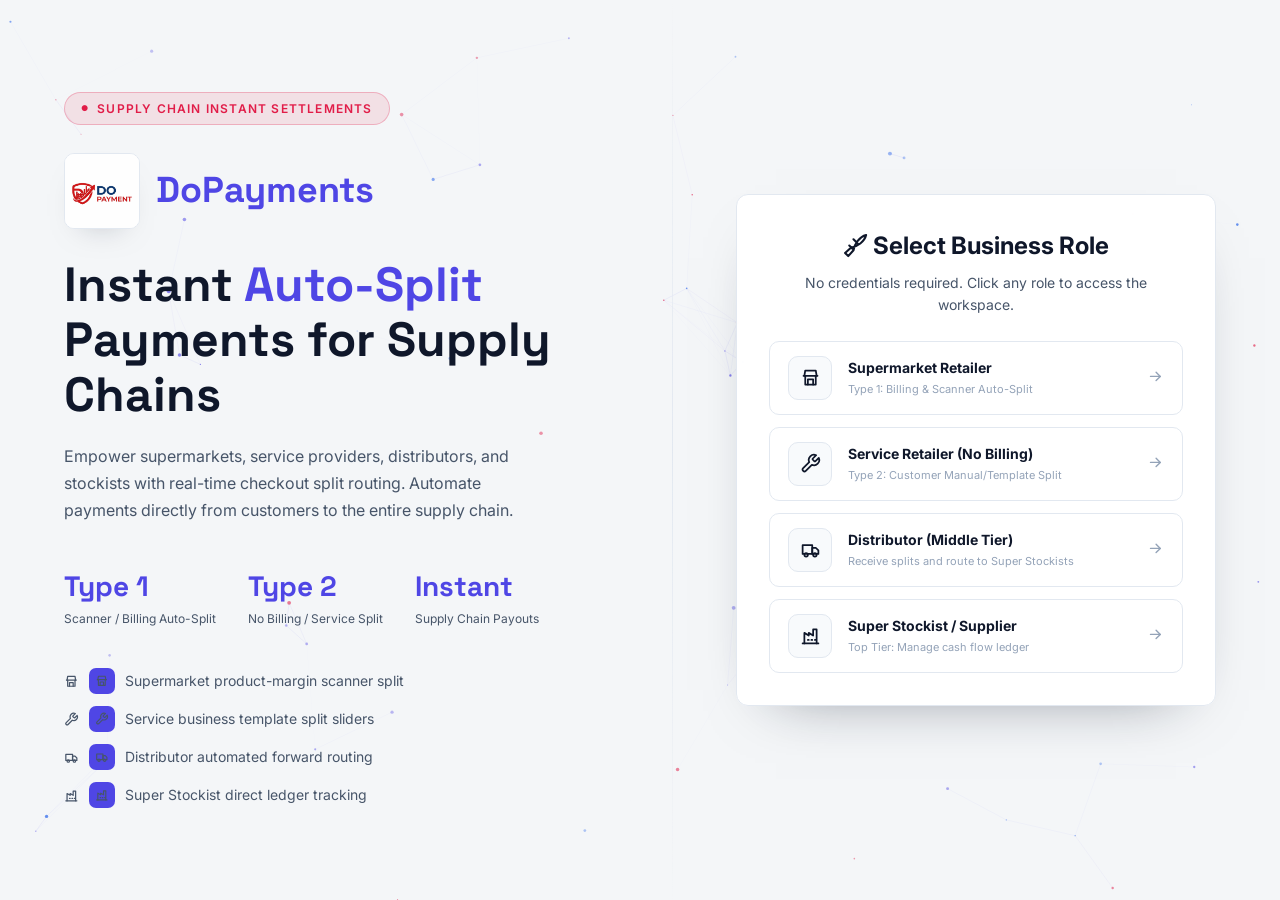
==== index.html @ 809ec66f "DoPayments MVP - ready for cloud deployment" ====
<!DOCTYPE html>
<html lang="en">
<head>
  <meta charset="UTF-8" />
  <meta name="viewport" content="width=device-width, initial-scale=1.0" />
  <title>DoPayments — Smart Business Intelligence Platform</title>
  <meta name="description" content="Intelligent Business Management System for Retailers, Distributors and Manufacturers. Stock, Sales, Credit, and Financial Planning in one platform." />
  <link rel="stylesheet" href="assets/css/global.css" />
  <style>
    body { background: var(--bg); overflow-x: hidden; }

    /* Particles canvas */
    #particles { position: fixed; inset: 0; z-index: 0; pointer-events: none; }

    /* Hero layout */
    .hero {
      min-height: 100vh; display: grid;
      grid-template-columns: minmax(0, 1.05fr) minmax(360px, 0.95fr); position: relative; z-index: 1;
    }

    /* Left brand panel */
    .hero-brand {
      display: flex; flex-direction: column; justify-content: center;
      padding: 60px 64px; position: relative;
    }
    .brand-badge {
      display: inline-flex; align-items: center; gap: 8px;
      padding: 6px 16px; border-radius: 20px;
      background: rgba(225,29,72,0.1); border: 1px solid rgba(225,29,72,0.25);
      font-size: 12px; font-weight: 600; color: var(--primary);
      text-transform: uppercase; letter-spacing: 0.1em;
      margin-bottom: 28px; width: fit-content;
    }
    .brand-badge::before { content: '●'; font-size: 8px; animation: pulse 2s infinite; }

    .hero-logo {
      display: flex; align-items: center; gap: 16px; margin-bottom: 28px;
    }
    .hero-logo-mark {
      width: 76px; height: 76px; border-radius: 10px;
      background: var(--white);
      display: flex; align-items: center; justify-content: center;
      font-family: 'Space Grotesk', sans-serif; font-weight: 800;
      font-size: 22px; color: white; box-shadow: 0 14px 34px -24px rgba(15,23,42,0.5);
      border: 1px solid var(--border);
      overflow: hidden;
    }
    .hero-logo-mark img { width: 100%; height: 100%; object-fit: contain; display: block; }
    .hero-logo-text {
      font-family: 'Space Grotesk', sans-serif; font-size: 36px; font-weight: 800;
      color: var(--secondary);
    }

    .hero-h1 {
      font-size: 48px; font-weight: 700; line-height: 1.15;
      color: var(--text); margin-bottom: 20px;
    }
    .hero-h1 .highlight {
      color: var(--secondary);
    }
    .hero-desc {
      font-size: 16px; color: var(--text-muted); line-height: 1.7;
      max-width: 480px; margin-bottom: 40px;
    }

    .hero-stats {
      display: flex; gap: 32px; margin-bottom: 40px;
    }
    .stat-item { display: flex; flex-direction: column; }
    .stat-num {
      font-family: 'Space Grotesk', sans-serif; font-size: 28px; font-weight: 700;
      color: var(--secondary);
    }
    .stat-lbl { font-size: 12px; color: var(--text-muted); }

    .hero-features { display: flex; flex-direction: column; gap: 12px; }
    .feature-item {
      display: flex; align-items: center; gap: 10px;
      font-size: 14px; color: var(--text-muted);
    }
    .feature-item .fi-icon {
      width: 26px; height: 26px; border-radius: 7px;
      background: var(--gradient-brand); display: flex; align-items: center;
      justify-content: center; font-size: 13px; flex-shrink: 0;
    }

    /* Right login panel */
    .hero-login {
      display: flex; align-items: center; justify-content: center;
      padding: 40px; position: relative;
    }
    .hero-login::before {
      content: ''; position: absolute; top: 0; left: 0; bottom: 0;
      width: 1px; background: linear-gradient(to bottom, transparent, var(--border), transparent);
    }

    .login-card {
      width: 100%; max-width: 480px;
      background: rgba(255,255,255,0.98);
      border: 1px solid var(--border);
      border-radius: 12px; padding: 32px;
      box-shadow: 0 24px 60px -40px rgba(15,23,42,0.55);
    }
    .login-header { text-align: center; margin-bottom: 24px; }
    .login-title { font-size: 24px; font-weight: 700; color: var(--text); margin-bottom: 6px; }
    .login-sub { font-size: 14px; color: var(--text-muted); }

    .role-cards {
      display: flex; flex-direction: column; gap: 12px;
    }
    .role-card-item {
      display: flex; align-items: center; gap: 16px; padding: 14px 18px;
      border: 1px solid var(--border); border-radius: 10px;
      background: var(--bg-card); cursor: pointer;
      transition: var(--transition); position: relative;
    }
    .role-card-item:hover {
      transform: translateY(-2px); border-color: var(--secondary);
      box-shadow: var(--shadow-glow); background: rgba(79, 70, 229, 0.02);
    }
    .role-card-icon {
      width: 44px; height: 44px; border-radius: 10px;
      display: flex; align-items: center; justify-content: center;
      font-size: 20px; background: var(--bg-card2);
      border: 1px solid var(--border); transition: var(--transition);
    }
    .role-card-item:hover .role-card-icon {
      background: var(--secondary); color: white; border-color: var(--secondary);
    }
    .role-card-info {
      flex: 1; text-align: left;
    }
    .role-card-title {
      font-size: 14px; font-weight: 700; color: var(--text);
    }
    .role-card-desc {
      font-size: 11px; color: var(--text-dim); margin-top: 2px;
    }
    .role-card-arrow {
      font-size: 16px; color: var(--text-dim); transition: var(--transition);
    }
    .role-card-item:hover .role-card-arrow {
      color: var(--secondary); transform: translateX(3px);
    }

    @media (max-width: 920px) {
      .hero { grid-template-columns: 1fr; min-height: auto; }
      .hero-brand { padding: 42px 22px 24px; }
      .hero-login { padding: 24px 22px 42px; }
      .hero-login::before { display: none; }
      .hero-h1 { font-size: 34px; }
      .hero-stats { gap: 18px; flex-wrap: wrap; }
      .login-card { max-width: 520px; padding: 24px; }
    }

    @media (max-width: 520px) {
      .hero-logo-text { font-size: 28px; }
      .hero-h1 { font-size: 30px; }
      .login-card { padding: 20px; }
    }
  </style>
</head>
<body>
<canvas id="particles"></canvas>

<div class="hero">
  <!-- Left Brand Panel -->
  <div class="hero-brand">
    <div class="brand-badge">Supply Chain Instant Settlements</div>

    <div class="hero-logo">
      <div class="hero-logo-mark"><img src="assets/logo.jpeg" alt="Do Payment logo" /></div>
      <div class="hero-logo-text">DoPayments</div>
    </div>

    <h1 class="hero-h1">
      Instant <span class="highlight">Auto-Split</span> Payments for Supply Chains
    </h1>
    <p class="hero-desc">
      Empower supermarkets, service providers, distributors, and stockists with real-time checkout split routing. Automate payments directly from customers to the entire supply chain.
    </p>

    <div class="hero-stats">
      <div class="stat-item">
        <span class="stat-num">Type 1</span>
        <span class="stat-lbl">Scanner / Billing Auto-Split</span>
      </div>
      <div class="stat-item">
        <span class="stat-num">Type 2</span>
        <span class="stat-lbl">No Billing / Service Split</span>
      </div>
      <div class="stat-item">
        <span class="stat-num">Instant</span>
        <span class="stat-lbl">Supply Chain Payouts</span>
      </div>
    </div>

    <div class="hero-features">
      <div class="feature-item"><div class="fi-icon">🏪</div> Supermarket product-margin scanner split</div>
      <div class="feature-item"><div class="fi-icon">🛠️</div> Service business template split sliders</div>
      <div class="feature-item"><div class="fi-icon">🚚</div> Distributor automated forward routing</div>
      <div class="feature-item"><div class="fi-icon">🏭</div> Super Stockist direct ledger tracking</div>
    </div>
  </div>

  <!-- Right Login Panel -->
  <div class="hero-login">
    <div class="login-card fade-in">
      <div class="login-header">
        <div class="login-title">Select Business Role 🚀</div>
        <div class="login-sub">No credentials required. Click any role to access the workspace.</div>
      </div>

      <div class="role-cards">
        <div class="role-card-item" data-role="retailer_supermarket" onclick="loginAs('retailer_supermarket')">
          <div class="role-card-icon">🏪</div>
          <div class="role-card-info">
            <div class="role-card-title">Supermarket Retailer</div>
            <div class="role-card-desc">Type 1: Billing & Scanner Auto-Split</div>
          </div>
          <div class="role-card-arrow">→</div>
        </div>

        <div class="role-card-item" data-role="retailer_service" onclick="loginAs('retailer_service')">
          <div class="role-card-icon">🛠️</div>
          <div class="role-card-info">
            <div class="role-card-title">Service Retailer (No Billing)</div>
            <div class="role-card-desc">Type 2: Customer Manual/Template Split</div>
          </div>
          <div class="role-card-arrow">→</div>
        </div>

        <div class="role-card-item" data-role="distributor" onclick="loginAs('distributor')">
          <div class="role-card-icon">🚚</div>
          <div class="role-card-info">
            <div class="role-card-title">Distributor (Middle Tier)</div>
            <div class="role-card-desc">Receive splits and route to Super Stockists</div>
          </div>
          <div class="role-card-arrow">→</div>
        </div>

        <div class="role-card-item" data-role="super_stockist" onclick="loginAs('super_stockist')">
          <div class="role-card-icon">🏭</div>
          <div class="role-card-info">
            <div class="role-card-title">Super Stockist / Supplier</div>
            <div class="role-card-desc">Top Tier: Manage cash flow ledger</div>
          </div>
          <div class="role-card-arrow">→</div>
        </div>
      </div>
    </div>
  </div>
</div>

<script>
  // Particle system
  const canvas = document.getElementById('particles');
  const ctx = canvas.getContext('2d');
  let W = canvas.width = window.innerWidth;
  let H = canvas.height = window.innerHeight;
  window.addEventListener('resize', () => { W = canvas.width = window.innerWidth; H = canvas.height = window.innerHeight; });

  const COLORS = ['#E11D48', '#4F46E5', '#2563EB'];
  const particles = Array.from({ length: 60 }, () => ({
    x: Math.random() * W, y: Math.random() * H,
    r: Math.random() * 1.5 + 0.5,
    vx: (Math.random() - 0.5) * 0.3, vy: (Math.random() - 0.5) * 0.3,
    color: COLORS[Math.floor(Math.random() * COLORS.length)],
    alpha: Math.random() * 0.4 + 0.3
  }));

  function drawParticles() {
    ctx.clearRect(0, 0, W, H);
    particles.forEach(p => {
      p.x += p.vx; p.y += p.vy;
      if (p.x < 0) p.x = W; if (p.x > W) p.x = 0;
      if (p.y < 0) p.y = H; if (p.y > H) p.y = 0;
      ctx.beginPath(); ctx.arc(p.x, p.y, p.r, 0, Math.PI * 2);
      ctx.fillStyle = p.color + Math.round(p.alpha * 255).toString(16).padStart(2,'0');
      ctx.fill();
    });
    for (let i = 0; i < particles.length; i++) {
      for (let j = i + 1; j < particles.length; j++) {
        const dx = particles[i].x - particles[j].x;
        const dy = particles[i].y - particles[j].y;
        const dist = Math.sqrt(dx*dx + dy*dy);
        if (dist < 120) {
          ctx.beginPath();
          ctx.strokeStyle = `rgba(79,70,229,${0.15 * (1 - dist/120)})`;
          ctx.lineWidth = 0.5;
          ctx.moveTo(particles[i].x, particles[i].y);
          ctx.lineTo(particles[j].x, particles[j].y);
          ctx.stroke();
        }
      }
    }
    requestAnimationFrame(drawParticles);
  }
  drawParticles();

  function loginAs(role) {
    const roles = {
      retailer_supermarket: { id: 1, name: 'Supermarket Retailer', role: 'retailer_supermarket', email: 'supermarket@dopayments.com' },
      retailer_service: { id: 2, name: 'Service Retailer', role: 'retailer_service', email: 'service@dopayments.com' },
      distributor: { id: 3, name: 'Distributor', role: 'distributor', email: 'distributor@dopayments.com' },
      super_stockist: { id: 4, name: 'Super Stockist', role: 'super_stockist', email: 'stockist@dopayments.com' }
    };
    
    const user = roles[role];
    if (user) {
      localStorage.setItem('dp_user', JSON.stringify(user));
      window.initializeSharedState();
      
      const card = document.querySelector(`[data-role="${role}"]`);
      if (card) {
        card.style.background = 'rgba(79, 70, 229, 0.08)';
        card.style.borderColor = 'var(--secondary)';
        const arrow = card.querySelector('.role-card-arrow');
        if (arrow) arrow.innerHTML = '✨';
      }
      
      setTimeout(() => {
        window.location.href = 'dashboard.html';
      }, 400);
    }
  }
</script>
<script src="assets/js/app-shell.js"></script>
<script src="assets/js/pro-icons.js"></script>
</body>
</html>
---- assets/css/global.css ----
@import url('https://fonts.googleapis.com/css2?family=Space+Grotesk:wght@300;400;500;600;700&family=Inter:wght@300;400;500;600&display=swap');

:root {
  /* Distinct, separate color palette */
  --primary: #E11D48; /* Red */
  --primary-glow: rgba(225, 29, 72, 0.2);
  --secondary: #4F46E5; /* Violet/Blue mixed (Indigo) */
  --secondary-glow: rgba(79, 70, 229, 0.2);
  --accent: #2563EB; /* Blue */
  --accent-glow: rgba(37, 99, 235, 0.2);
  
  --gold: #F59E0B;
  --teal: #0D9488;
  
  /* Crisp White/Light theme */
  --bg: #F4F6F8;
  --bg-card: #FFFFFF;
  --bg-card2: #F8FAFC;
  
  --border: #E2E8F0;
  --border-active: #CBD5E1;
  
  --text: #0F172A;
  --text-muted: #475569;
  --text-dim: #94A3B8;
  --white: #FFFFFF;
  
  --success: #10B981;
  --warning: #F59E0B;
  --danger: #E11D48;
  
  /* Solid colors replacing gradients for distinct separation */
  --gradient-brand: #4F46E5;
  --gradient-card: transparent;
  
  --shadow-card: 0 14px 34px -22px rgba(15,23,42,0.32);
  --shadow-glow: 0 10px 28px -18px rgba(79, 70, 229, 0.45);
  
  --radius: 8px;
  --radius-sm: 8px;
  --radius-lg: 10px;
  
  --sidebar-w: 260px;
  --header-h: 64px;
  --transition: all 0.25s cubic-bezier(0.4, 0, 0.2, 1);
}

*, *::before, *::after { box-sizing: border-box; margin: 0; padding: 0; }

html { scroll-behavior: smooth; }

body {
  font-family: 'Inter', sans-serif;
  background: var(--bg);
  color: var(--text);
  min-height: 100vh;
  overflow-x: hidden;
  line-height: 1.6;
}

h1, h2, h3, h4, h5 {
  font-family: 'Space Grotesk', sans-serif;
  font-weight: 600;
  letter-spacing: 0;
}

a { color: inherit; text-decoration: none; }
button { cursor: pointer; font-family: inherit; }
input, select, textarea { font-family: inherit; }
button:disabled { cursor: not-allowed; opacity: 0.65; }
:focus-visible { outline: 3px solid var(--secondary-glow); outline-offset: 2px; }

.dp-icon {
  width: 1.05em;
  height: 1.05em;
  display: inline-flex;
  align-items: center;
  justify-content: center;
  flex: 0 0 auto;
  color: currentColor;
  vertical-align: -0.15em;
}
.dp-icon svg {
  width: 100%;
  height: 100%;
  stroke: currentColor;
  stroke-width: 2;
  stroke-linecap: round;
  stroke-linejoin: round;
  fill: none;
}

/* Scrollbar */
::-webkit-scrollbar { width: 6px; height: 6px; }
::-webkit-scrollbar-track { background: transparent; }
::-webkit-scrollbar-thumb { background: #CBD5E1; border-radius: 10px; }
::-webkit-scrollbar-thumb:hover { background: var(--text-dim); }

/* Buttons */
.btn {
  display: inline-flex; align-items: center; gap: 8px;
  padding: 10px 22px; border-radius: var(--radius-sm);
  font-size: 14px; font-weight: 500; border: none;
  transition: var(--transition); position: relative; overflow: hidden;
  min-height: 38px; white-space: nowrap;
}
.btn .dp-icon { font-size: 16px; }
.btn::after {
  content: ''; position: absolute; inset: 0;
  background: rgba(255,255,255,0); transition: var(--transition);
}
.btn:hover::after { background: rgba(255,255,255,0.15); }
.btn:active { transform: scale(0.97); }

.btn-primary {
  background: var(--secondary); color: var(--white);
  box-shadow: 0 4px 14px var(--secondary-glow);
}
.btn-primary:hover { box-shadow: 0 6px 20px rgba(79, 70, 229, 0.35); }

.btn-ghost {
  background: var(--bg-card); color: var(--text);
  border: 1px solid var(--border);
}
.btn-ghost:hover { border-color: var(--secondary); color: var(--secondary); background: #EEF2FF; }

.btn-danger { background: #FFE4E6; color: var(--primary); border: 1px solid #FECDD3; }
.btn-danger:hover { background: #FECDD3; }
.btn-success { background: #D1FAE5; color: var(--teal); border: 1px solid #A7F3D0; }
.btn-success:hover { background: #A7F3D0; }
.btn-sm { padding: 7px 14px; font-size: 12px; }
.btn-lg { padding: 14px 32px; font-size: 16px; }
.btn-icon { width: 38px; height: 38px; padding: 0; justify-content: center; border-radius: 10px; }

/* Cards */
.card {
  background: var(--bg-card);
  border: 1px solid var(--border);
  border-radius: var(--radius);
  padding: 22px;
  transition: var(--transition);
  position: relative;
  overflow: hidden;
  box-shadow: 0 1px 2px rgba(15,23,42,0.04);
}
.card:hover { border-color: #CBD5E1; box-shadow: var(--shadow-card); }

.card-glass {
  background: rgba(255,255,255,0.85);
  backdrop-filter: blur(20px);
  -webkit-backdrop-filter: blur(20px);
  border: 1px solid rgba(255,255,255,0.5);
  box-shadow: var(--shadow-card);
}

/* KPI Cards */
.kpi-card {
  background: var(--bg-card);
  border: 1px solid var(--border);
  border-radius: var(--radius);
  padding: 22px 24px;
  position: relative; overflow: hidden;
  transition: var(--transition);
  box-shadow: 0 2px 8px rgba(0,0,0,0.02);
}
.kpi-card:hover { transform: translateY(-2px); box-shadow: var(--shadow-card); border-color: var(--border-active); }
.kpi-label { font-size: 12px; font-weight: 600; color: var(--text-dim); text-transform: uppercase; letter-spacing: 0.08em; }
.kpi-value {
  font-family: 'Space Grotesk', sans-serif;
  font-size: 28px; font-weight: 700; color: var(--text);
  margin: 6px 0 4px;
}
.kpi-sub { font-size: 12px; color: var(--text-muted); }
.kpi-icon {
  position: absolute; top: 18px; right: 20px;
  width: 40px; height: 40px; border-radius: 10px;
  display: flex; align-items: center; justify-content: center;
  font-size: 18px;
}
.kpi-icon .dp-icon { font-size: 20px; }

/* Badges */
.badge {
  display: inline-flex; align-items: center; gap: 4px;
  padding: 4px 9px; border-radius: 999px;
  font-size: 11px; font-weight: 600; letter-spacing: 0.05em; text-transform: uppercase;
}
.badge-success { background: #D1FAE5; color: var(--teal); border: 1px solid #A7F3D0; }
.badge-danger { background: #FFE4E6; color: var(--primary); border: 1px solid #FECDD3; }
.badge-warning { background: #FEF3C7; color: #D97706; border: 1px solid #FDE68A; }
.badge-info { background: #DBEAFE; color: var(--accent); border: 1px solid #BFDBFE; }
.badge-purple { background: #EEF2FF; color: var(--secondary); border: 1px solid #C7D2FE; }

/* Tables */
.table-wrap { overflow-x: auto; border-radius: var(--radius); background: var(--bg-card); border: 1px solid var(--border); }
table { width: 100%; border-collapse: collapse; }
thead th {
  padding: 14px 16px; text-align: left;
  font-size: 11px; font-weight: 700; color: var(--text-dim);
  text-transform: uppercase; letter-spacing: 0.08em;
  background: var(--bg-card2);
  border-bottom: 1px solid var(--border);
}
tbody tr {
  border-bottom: 1px solid var(--border);
  transition: var(--transition);
}
tbody tr:hover { background: var(--bg-card2); }
tbody td { padding: 14px 16px; font-size: 14px; color: var(--text); }
tbody tr:last-child { border-bottom: none; }

/* Inputs */
.input-group { display: flex; flex-direction: column; gap: 6px; }
.input-label { font-size: 12px; font-weight: 600; color: var(--text-dim); text-transform: uppercase; letter-spacing: 0.06em; }
.input, .select, .textarea {
  width: 100%; padding: 11px 14px;
  background: var(--bg-card);
  border: 1px solid var(--border);
  border-radius: var(--radius-sm); color: var(--text);
  font-size: 14px; outline: none;
  transition: var(--transition);
}
.input:focus, .select:focus, .textarea:focus {
  border-color: var(--secondary); background: #FFFFFF;
  box-shadow: 0 0 0 3px var(--secondary-glow);
}
.select option { background: var(--bg-card); color: var(--text); }
.textarea { resize: vertical; min-height: 100px; }

/* Progress Bar */
.progress-bar {
  height: 6px; background: #E2E8F0;
  border-radius: 10px; overflow: hidden;
}
.progress-fill {
  height: 100%; border-radius: 10px;
  background: var(--secondary);
  transition: width 0.6s cubic-bezier(0.4, 0, 0.2, 1);
}

/* Sidebar layout */
.app-layout { display: flex; min-height: 100vh; }

.sidebar {
  width: var(--sidebar-w); min-height: 100vh;
  background: var(--white);
  border-right: 1px solid var(--border);
  display: flex; flex-direction: column;
  position: fixed; top: 0; left: 0; z-index: 100;
  transition: var(--transition);
  box-shadow: 8px 0 30px -28px rgba(15,23,42,0.5);
}

.sidebar-logo {
  padding: 20px 22px 16px;
  border-bottom: 1px solid var(--border);
  display: flex; align-items: center; gap: 12px;
}
.logo-mark {
  width: 42px; height: 42px; border-radius: 8px;
  background: var(--white);
  display: flex; align-items: center; justify-content: center;
  font-family: 'Space Grotesk', sans-serif; font-weight: 700;
  font-size: 16px; color: white; flex-shrink: 0;
  overflow: hidden;
  border: 1px solid var(--border);
}
.logo-mark img { width: 100%; height: 100%; object-fit: contain; display: block; }
.logo-text { font-family: 'Space Grotesk', sans-serif; font-size: 18px; font-weight: 700; color: var(--text); }
.logo-text span { color: var(--primary); }

.sidebar-nav { flex: 1; padding: 16px 12px; overflow-y: auto; }
.nav-section-label {
  font-size: 10px; font-weight: 700; color: var(--text-dim);
  text-transform: uppercase; letter-spacing: 0.1em;
  padding: 8px 10px 4px;
}
.nav-item {
  display: flex; align-items: center; gap: 12px;
  padding: 11px 12px; border-radius: var(--radius-sm);
  font-size: 13px; font-weight: 600; color: var(--text-muted);
  cursor: pointer; transition: var(--transition); margin-bottom: 2px;
  text-decoration: none;
  min-height: 42px;
}
.nav-item:hover { background: var(--bg-card2); color: var(--secondary); }
.nav-item.active {
  background: #EEF2FF;
  color: var(--secondary); border: 1px solid #C7D2FE;
}
.nav-item .nav-icon { font-size: 16px; width: 20px; text-align: center; }
.nav-item .nav-icon { display: inline-flex; align-items: center; justify-content: center; }
.nav-item .nav-icon .dp-icon { font-size: 17px; }

.sidebar-footer {
  padding: 14px 12px; border-top: 1px solid var(--border);
}
.user-chip {
  display: flex; align-items: center; gap: 10px;
  padding: 10px 12px; border-radius: var(--radius-sm);
  background: var(--bg-card2); border: 1px solid var(--border);
}
.user-avatar {
  width: 32px; height: 32px; border-radius: 8px;
  background: var(--primary);
  display: flex; align-items: center; justify-content: center;
  font-size: 13px; font-weight: 700; color: white;
}
.user-name { font-size: 13px; font-weight: 600; color: var(--text); }
.user-role { font-size: 11px; color: var(--text-dim); }

/* Main content */
.main-content {
  margin-left: var(--sidebar-w);
  flex: 1; min-height: 100vh;
  display: flex; flex-direction: column;
}

.topbar {
  min-height: var(--header-h); background: rgba(255,255,255,0.92);
  backdrop-filter: blur(20px); -webkit-backdrop-filter: blur(20px);
  border-bottom: 1px solid var(--border);
  display: flex; align-items: center; justify-content: space-between;
  padding: 10px 28px; position: sticky; top: 0; z-index: 90;
  gap: 16px;
}
.topbar-title { font-family: 'Space Grotesk', sans-serif; font-size: 18px; font-weight: 600; color: var(--text); }
.topbar-actions { display: flex; align-items: center; gap: 10px; flex-wrap: wrap; justify-content: flex-end; }
.notif-btn {
  width: 38px; height: 38px; border-radius: 10px; border: 1px solid var(--border);
  background: var(--bg-card); display: flex; align-items: center; justify-content: center;
  font-size: 16px; position: relative; transition: var(--transition); color: var(--text);
}
.notif-btn:hover { border-color: var(--secondary); background: #EEF2FF; color: var(--secondary); }
.notif-btn .dp-icon { font-size: 17px; }
.notif-dot {
  position: absolute; top: 7px; right: 7px;
  width: 8px; height: 8px; border-radius: 50%;
  background: var(--primary); border: 2px solid var(--bg-card);
}

.page-body { padding: 28px; flex: 1; max-width: 1440px; width: 100%; }

/* Section header */
.section-header {
  display: flex; align-items: center; justify-content: space-between;
  margin-bottom: 22px;
}
.section-title { font-size: 20px; font-weight: 600; color: var(--text); }
.section-sub { font-size: 13px; color: var(--text-muted); margin-top: 2px; }

/* Grids */
.kpi-grid { display: grid; grid-template-columns: repeat(4, minmax(0, 1fr)); gap: 18px; margin-bottom: 24px; }
.grid-2 { display: grid; grid-template-columns: repeat(2, minmax(0, 1fr)); gap: 20px; }
.grid-3 { display: grid; grid-template-columns: repeat(3, minmax(0, 1fr)); gap: 20px; }
.grid-4 { display: grid; grid-template-columns: repeat(4, minmax(0, 1fr)); gap: 18px; }

/* Chart container */
.chart-box { position: relative; width: 100%; }

.mobile-menu-toggle {
  display: none;
  width: 38px; height: 38px; flex: 0 0 38px;
  border: 1px solid var(--border); border-radius: var(--radius-sm);
  background: var(--bg-card); color: var(--text);
  align-items: center; justify-content: center;
}
.mobile-menu-toggle:hover { border-color: var(--secondary); color: var(--secondary); background: #EEF2FF; }
.mobile-menu-toggle span,
.mobile-menu-toggle span::before,
.mobile-menu-toggle span::after {
  display: block; width: 16px; height: 2px; border-radius: 2px;
  background: currentColor; position: relative; content: '';
}
.mobile-menu-toggle span::before { position: absolute; top: -5px; }
.mobile-menu-toggle span::after { position: absolute; top: 5px; }
.sidebar-backdrop {
  position: fixed; inset: 0; z-index: 95;
  background: rgba(15,23,42,0.45); opacity: 0; pointer-events: none;
  transition: opacity 0.2s ease;
}

/* Toast */
.toast-container {
  position: fixed; bottom: 24px; right: 24px; z-index: 9999;
  display: flex; flex-direction: column; gap: 10px;
}
.toast {
  display: flex; align-items: center; gap: 12px;
  padding: 14px 18px; border-radius: var(--radius-sm);
  background: var(--bg-card); border: 1px solid var(--border);
  box-shadow: var(--shadow-card);
  animation: slideIn 0.3s cubic-bezier(0.4,0,0.2,1);
  min-width: 280px; max-width: 360px;
}
.toast-success { border-left: 4px solid var(--success); }
.toast-error { border-left: 4px solid var(--primary); }
.toast-warning { border-left: 4px solid var(--warning); }

/* Modal */
.modal-overlay {
  position: fixed; inset: 0; background: rgba(15,23,42,0.6);
  backdrop-filter: blur(4px); z-index: 1000;
  display: flex; align-items: center; justify-content: center;
  opacity: 0; pointer-events: none; transition: opacity 0.25s;
}
.modal-overlay.open { opacity: 1; pointer-events: all; }
.modal {
  background: var(--bg-card); border: 1px solid var(--border);
  border-radius: var(--radius-lg); padding: 28px;
  width: 90%; max-width: 540px; max-height: 90vh; overflow-y: auto;
  transform: translateY(20px); transition: transform 0.25s;
  box-shadow: 0 20px 40px rgba(0,0,0,0.1);
}
.modal-overlay.open .modal { transform: translateY(0); }
.modal-header { display: flex; align-items: center; justify-content: space-between; margin-bottom: 24px; }
.modal-title { font-size: 18px; font-weight: 600; color: var(--text); }
.modal-close { width: 32px; height: 32px; border-radius: 8px; border: 1px solid var(--border); background: var(--bg-card2); display: flex; align-items: center; justify-content: center; font-size: 16px; cursor: pointer; color: var(--text-dim); }
.modal-close:hover { background: #F1F5F9; color: var(--text); }

/* Animations */
@keyframes slideIn {
  from { transform: translateX(100%); opacity: 0; }
  to { transform: translateX(0); opacity: 1; }
}
@keyframes fadeIn {
  from { opacity: 0; transform: translateY(12px); }
  to { opacity: 1; transform: translateY(0); }
}
@keyframes pulse {
  0%, 100% { opacity: 1; }
  50% { opacity: 0.5; }
}
@keyframes spin {
  to { transform: rotate(360deg); }
}
@keyframes shimmer {
  0% { background-position: -200% center; }
  100% { background-position: 200% center; }
}

.fade-in { animation: fadeIn 0.4s ease forwards; }
.pulse { animation: pulse 2s infinite; }

/* Loader */
.loader {
  width: 20px; height: 20px; border: 2px solid var(--border);
  border-top-color: var(--secondary); border-radius: 50%;
  animation: spin 0.8s linear infinite;
}

/* Divider */
.divider { height: 1px; background: var(--border); margin: 20px 0; }

/* Chip */
.chip {
  display: inline-flex; align-items: center; gap: 5px;
  padding: 4px 10px; border-radius: 999px; font-size: 12px; font-weight: 600;
  background: var(--bg-card2); border: 1px solid var(--border); color: var(--text-muted);
}

/* Gauge */
.gauge-wrap { position: relative; display: inline-flex; flex-direction: column; align-items: center; }

/* Responsive */
@media (max-width: 1200px) {
  .kpi-grid, .grid-4 { grid-template-columns: repeat(2, minmax(0, 1fr)); }
}
@media (max-width: 900px) {
  .sidebar { transform: translateX(-100%); }
  body.sidebar-open .sidebar { transform: translateX(0); }
  body.sidebar-open .sidebar-backdrop { opacity: 1; pointer-events: auto; }
  .mobile-menu-toggle { display: inline-flex; }
  .main-content { margin-left: 0; }
  .topbar { align-items: flex-start; padding: 12px 16px; }
  .topbar-title { line-height: 1.25; padding-top: 7px; }
  .topbar-actions { width: 100%; justify-content: flex-start; }
  .page-body { padding: 18px 16px 28px; }
  .grid-2, .grid-3, .grid-4, .kpi-grid { grid-template-columns: 1fr !important; }
  .card, .kpi-card { padding: 18px; }
  .modal { width: calc(100% - 24px); padding: 22px; }
}
@media (max-width: 560px) {
  .topbar { flex-wrap: wrap; }
  .topbar-title { font-size: 16px; flex: 1; }
  .topbar-actions .btn, .topbar-actions .select { width: 100%; justify-content: center; }
  .kpi-value { font-size: 24px; }
  .toast-container { left: 12px; right: 12px; bottom: 12px; }
  .toast { min-width: 0; max-width: none; width: 100%; }
}

/* --- Redesigned Workflow Components --- */

/* Scanner & Billing View */
.billing-layout {
  display: grid;
  grid-template-columns: 1.4fr 1.05fr;
  gap: 20px;
}
@media (max-width: 1100px) {
  .billing-layout { grid-template-columns: 1fr; }
}

.product-grid {
  display: grid;
  grid-template-columns: repeat(auto-fill, minmax(180px, 1fr));
  gap: 16px;
}
.product-card {
  background: var(--bg-card);
  border: 1px solid var(--border);
  border-radius: var(--radius);
  padding: 16px;
  cursor: pointer;
  transition: var(--transition);
  display: flex;
  flex-direction: column;
  justify-content: space-between;
  min-height: 140px;
}
.product-card:hover {
  transform: translateY(-3px);
  border-color: var(--secondary);
  box-shadow: var(--shadow-glow);
}
.prod-name { font-size: 14px; font-weight: 600; color: var(--text); }
.prod-sku { font-size: 11px; color: var(--text-dim); margin-top: 2px; }
.prod-footer { display: flex; justify-content: space-between; align-items: center; margin-top: 14px; }
.prod-price { font-family: 'Space Grotesk'; font-size: 16px; font-weight: 700; color: var(--secondary); }
.prod-badge { font-size: 9px; padding: 2px 6px; border-radius: 4px; background: rgba(79, 70, 229, 0.08); color: var(--secondary); font-weight: 600; }

.cart-item {
  display: flex;
  justify-content: space-between;
  align-items: center;
  padding: 10px 0;
  border-bottom: 1px solid var(--border);
}
.cart-item:last-child { border-bottom: none; }
.cart-item-name { font-size: 13px; font-weight: 600; color: var(--text); }
.cart-item-qty { font-size: 12px; color: var(--text-muted); margin-top: 2px; }
.cart-item-price { font-family: 'Space Grotesk'; font-size: 14px; font-weight: 700; color: var(--text); }

/* Flow Diagram / Node Graph (SVG and CSS Node Map) */
.flow-diagram-container {
  background: var(--bg-card2);
  border: 1px solid var(--border);
  border-radius: var(--radius);
  padding: 24px;
  margin-top: 20px;
  overflow: hidden;
  position: relative;
}
.flow-nodes {
  display: flex;
  justify-content: space-between;
  align-items: center;
  position: relative;
  min-height: 180px;
  padding: 0 10px;
}
@media (max-width: 768px) {
  .flow-nodes {
    flex-direction: column;
    gap: 32px;
    padding: 20px 0;
  }
}
.flow-node {
  background: var(--bg-card);
  border: 2px solid var(--border);
  border-radius: 12px;
  padding: 14px 18px;
  text-align: center;
  width: 150px;
  position: relative;
  z-index: 2;
  box-shadow: var(--shadow-card);
  transition: var(--transition);
}
.flow-node.active {
  border-color: var(--secondary);
  box-shadow: var(--shadow-glow);
}
.flow-node-icon { font-size: 22px; margin-bottom: 6px; }
.flow-node-title { font-size: 12px; font-weight: 700; color: var(--text); }
.flow-node-amount { font-family: 'Space Grotesk'; font-size: 14px; font-weight: 700; color: var(--secondary); margin-top: 4px; }
.flow-node-sub { font-size: 10px; color: var(--text-dim); margin-top: 2px; }

.flow-connection-line {
  position: absolute;
  top: 50%;
  left: 60px;
  right: 60px;
  height: 4px;
  background: var(--border);
  transform: translateY(-50%);
  z-index: 1;
}
.flow-connection-progress {
  position: absolute;
  top: 0;
  bottom: 0;
  left: 0;
  background: linear-gradient(to right, var(--success), var(--secondary));
  z-index: 1.5;
  width: 0%;
  transition: width 1.5s cubic-bezier(0.4, 0, 0.2, 1);
}

.flow-dot {
  position: absolute;
  width: 10px;
  height: 10px;
  background: var(--success);
  border-radius: 50%;
  top: 50%;
  transform: translate(-50%, -50%);
  z-index: 1.8;
  box-shadow: 0 0 8px var(--success);
  opacity: 0;
}
@keyframes pulseDot {
  0% { left: 0%; opacity: 0; }
  5% { opacity: 1; }
  90% { opacity: 1; }
  100% { left: 100%; opacity: 0; }
}

/* Custom Split Sliders */
.split-slider-item {
  background: var(--bg-card);
  border: 1px solid var(--border);
  border-radius: var(--radius-sm);
  padding: 16px;
  margin-bottom: 12px;
}
.split-slider-header {
  display: flex;
  justify-content: space-between;
  align-items: center;
  margin-bottom: 10px;
}
.split-slider-title { font-size: 13px; font-weight: 600; color: var(--text); }
.split-slider-percent { font-family: 'Space Grotesk'; font-size: 14px; font-weight: 700; color: var(--secondary); }
.split-slider-input {
  width: 100%;
  height: 6px;
  background: #E2E8F0;
  border-radius: 10px;
  outline: none;
  -webkit-appearance: none;
}
.split-slider-input::-webkit-slider-thumb {
  -webkit-appearance: none;
  width: 16px;
  height: 16px;
  border-radius: 50%;
  background: var(--secondary);
  cursor: pointer;
  transition: var(--transition);
}
.split-slider-input::-webkit-slider-thumb:hover {
  transform: scale(1.2);
  box-shadow: 0 0 6px var(--secondary-glow);
}

/* Ledger List Elements */
.ledger-list { display: flex; flex-direction: column; gap: 10px; }
.ledger-item {
  background: var(--bg-card);
  border: 1px solid var(--border);
  border-radius: var(--radius-sm);
  padding: 14px 18px;
  display: flex;
  justify-content: space-between;
  align-items: center;
  transition: var(--transition);
}
.ledger-item:hover { border-color: var(--border-active); box-shadow: 0 4px 12px rgba(0,0,0,0.02); }
.ledger-meta { display: flex; flex-direction: column; gap: 3px; }
.ledger-title { font-size: 13px; font-weight: 600; color: var(--text); }
.ledger-desc { font-size: 11px; color: var(--text-dim); }
.ledger-money { display: flex; flex-direction: column; align-items: flex-end; gap: 3px; }
.ledger-amount { font-family: 'Space Grotesk'; font-size: 14px; font-weight: 700; color: var(--text); }
.ledger-status { font-size: 10px; font-weight: 600; text-transform: uppercase; }

/* Interactive UI Switcher */
.role-badge-current {
  display: inline-flex;
  align-items: center;
  gap: 6px;
  padding: 6px 14px;
  border-radius: 20px;
  background: rgba(79, 70, 229, 0.08);
  border: 1px solid rgba(79, 70, 229, 0.2);
  color: var(--secondary);
  font-size: 12px;
  font-weight: 600;
}

.flow-map-container {
  border: 1px dashed var(--border);
  border-radius: var(--radius);
  padding: 20px;
  background: rgba(255,255,255,0.4);
  position: relative;
  min-height: 260px;
  display: flex;
  justify-content: center;
  align-items: center;
}

/* --- Real-Time Simulation and Switcher Components --- */

.toast-container {
  position: fixed;
  bottom: 24px;
  right: 24px;
  z-index: 10000;
  display: flex;
  flex-direction: column;
  gap: 12px;
  max-width: 400px;
  pointer-events: none;
}
.toast-item {
  pointer-events: auto;
  background: var(--bg-card);
  border: 1px solid var(--border);
  border-radius: var(--radius-sm);
  padding: 16px 20px;
  box-shadow: 0 10px 25px -5px rgba(15, 23, 42, 0.15);
  display: flex;
  flex-direction: column;
  gap: 4px;
  min-width: 320px;
  animation: slideInFromRight 0.35s cubic-bezier(0.4, 0, 0.2, 1) forwards;
  transition: var(--transition);
  border-left: 4px solid var(--border);
}
.toast-item.toast-success { border-left-color: var(--success); }
.toast-item.toast-info { border-left-color: var(--secondary); }
.toast-item.toast-warning { border-left-color: var(--warning); }
.toast-item.toast-error { border-left-color: var(--danger); }

.toast-item-header {
  display: flex;
  justify-content: space-between;
  align-items: center;
  font-weight: 700;
  font-size: 13px;
  color: var(--text);
}
.toast-item-body {
  font-size: 12px;
  color: var(--text-muted);
  line-height: 1.5;
}
.toast-item-close {
  cursor: pointer;
  color: var(--text-dim);
  font-size: 16px;
  line-height: 1;
  padding: 0 4px;
}
.toast-item-close:hover {
  color: var(--text);
}

@keyframes slideInFromRight {
  from {
    transform: translateX(120%);
    opacity: 0;
  }
  to {
    transform: translateX(0);
    opacity: 1;
  }
}

.toggle-switch {
  position: relative;
  display: inline-flex;
  align-items: center;
  cursor: pointer;
  gap: 8px;
  font-size: 13px;
  font-weight: 600;
  color: var(--text-muted);
  user-select: none;
}
.toggle-switch input {
  opacity: 0;
  width: 0;
  height: 0;
  position: absolute;
}
.toggle-slider {
  position: relative;
  width: 36px;
  height: 20px;
  background-color: #CBD5E1;
  border-radius: 20px;
  transition: var(--transition);
}
.toggle-slider:before {
  position: absolute;
  content: "";
  height: 14px;
  width: 14px;
  left: 3px;
  bottom: 3px;
  background-color: white;
  border-radius: 50%;
  transition: var(--transition);
}
.toggle-switch input:checked + .toggle-slider {
  background-color: var(--success);
}
.toggle-switch input:checked + .toggle-slider:before {
  transform: translateX(16px);
}

.pulse-dot {
  width: 8px;
  height: 8px;
  border-radius: 50%;
  background: var(--success);
  box-shadow: 0 0 0 0 rgba(16, 185, 129, 0.7);
  animation: pulseDotGlow 1.5s infinite;
  display: inline-block;
}
@keyframes pulseDotGlow {
  0% {
    transform: scale(0.95);
    box-shadow: 0 0 0 0 rgba(16, 185, 129, 0.5);
  }
  70% {
    transform: scale(1);
    box-shadow: 0 0 0 6px rgba(16, 185, 129, 0);
  }
  100% {
    transform: scale(0.95);
    box-shadow: 0 0 0 0 rgba(16, 185, 129, 0);
  }
}

.quick-switcher {
  padding: 6px 14px;
  border-radius: 20px;
  border: 1px solid var(--border);
  background: var(--bg-card);
  font-size: 12px;
  font-weight: 600;
  color: var(--text-muted);
  cursor: pointer;
  outline: none;
  transition: var(--transition);
  appearance: none;
  -webkit-appearance: none;
  background-image: url("data:image/svg+xml;charset=utf-8,%3Csvg xmlns='http://www.w3.org/2000/svg' viewBox='0 0 24 24' fill='none' stroke='%23475569' stroke-width='2' stroke-linecap='round' stroke-linejoin='round'%3E%3Cpath d='M6 9l6 6 6-6'/%3E%3C/svg%3E");
  background-repeat: no-repeat;
  background-position: right 8px center;
  background-size: 12px;
  padding-right: 28px;
}
.quick-switcher:hover {
  border-color: var(--secondary);
  color: var(--secondary);
  box-shadow: 0 0 6px var(--secondary-glow);
}
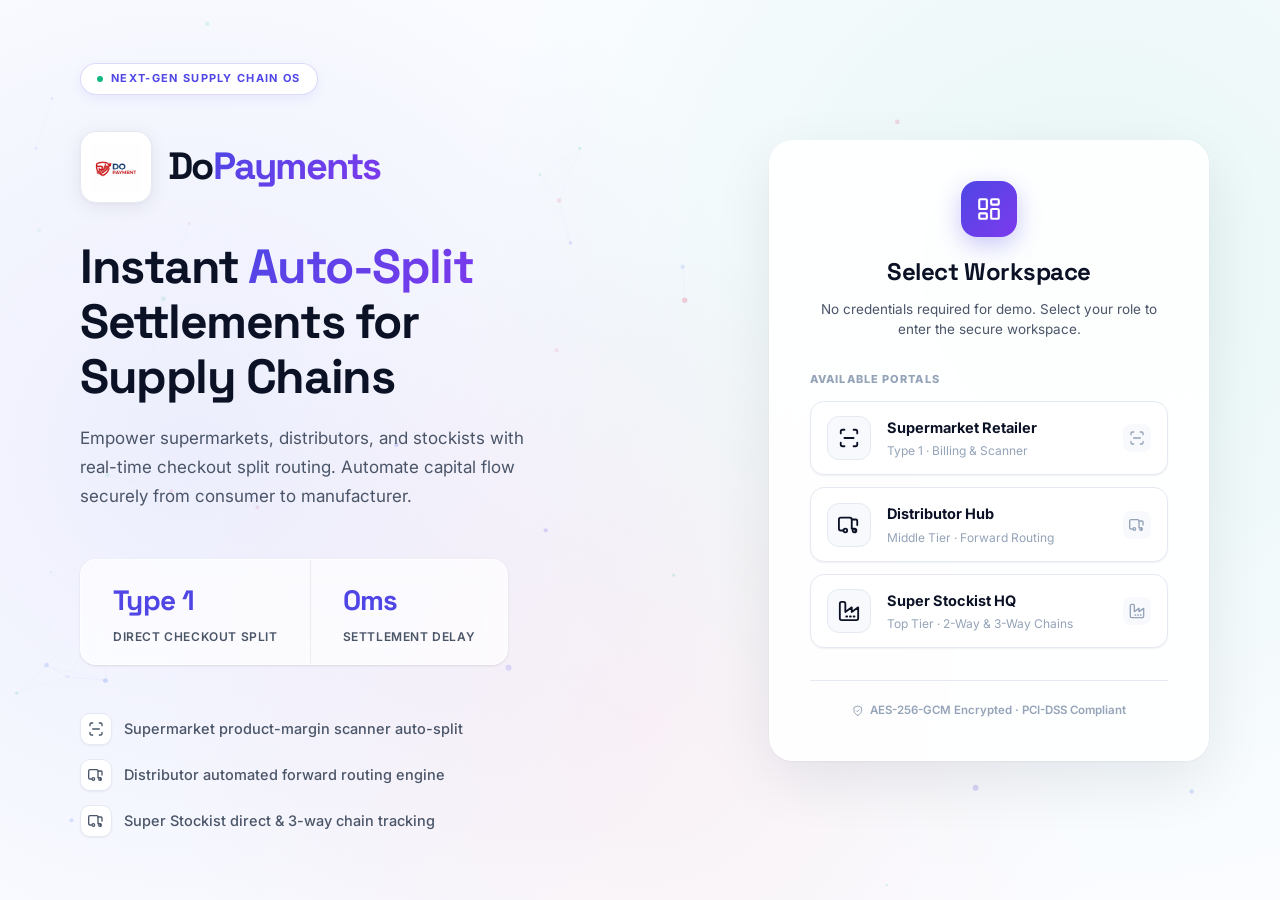
==== commit 2da4f90b: "Migrated codebase to the newer version with enhanced SVG icons" ====
--- a/index.html
+++ b/index.html
@@ -1,272 +1,247 @@
 <!DOCTYPE html>
+
 <html lang="en">
 <head>
-  <meta charset="UTF-8" />
-  <meta name="viewport" content="width=device-width, initial-scale=1.0" />
-  <title>DoPayments — Smart Business Intelligence Platform</title>
-  <meta name="description" content="Intelligent Business Management System for Retailers, Distributors and Manufacturers. Stock, Sales, Credit, and Financial Planning in one platform." />
-  <link rel="stylesheet" href="assets/css/global.css" />
-  <style>
-    body { background: var(--bg); overflow-x: hidden; }
-
-    /* Particles canvas */
-    #particles { position: fixed; inset: 0; z-index: 0; pointer-events: none; }
-
-    /* Hero layout */
+<meta charset="utf-8"/>
+<meta content="width=device-width, initial-scale=1.0" name="viewport"/>
+<title>DoPayments — Smart Business Intelligence Platform</title>
+<meta content="Intelligent Business Management System for Retailers, Distributors and Manufacturers. Stock, Sales, Credit, and Financial Planning in one platform." name="description"/>
+<link href="assets/css/global.css" rel="stylesheet"/>
+<style>
+    body { background: var(--bg); overflow-x: hidden; font-family: 'Inter', sans-serif; }
+
+    /* Premium Mesh Gradient Background */
+    .hero-bg {
+      position: fixed; inset: 0; z-index: 0;
+      background: radial-gradient(circle at 15% 50%, rgba(79, 70, 229, 0.08), transparent 50%),
+                  radial-gradient(circle at 85% 30%, rgba(16, 185, 129, 0.08), transparent 50%),
+                  radial-gradient(circle at 50% 80%, rgba(225, 29, 72, 0.05), transparent 50%);
+      background-color: #FAFCFF;
+    }
+    
+    #particles { position: fixed; inset: 0; z-index: 1; pointer-events: none; opacity: 0.5; }
+
     .hero {
       min-height: 100vh; display: grid;
-      grid-template-columns: minmax(0, 1.05fr) minmax(360px, 0.95fr); position: relative; z-index: 1;
-    }
-
-    /* Left brand panel */
+      grid-template-columns: 1.2fr 1fr; position: relative; z-index: 2;
+      max-width: 1400px; margin: 0 auto;
+    }
+
+    /* ── Left Brand Panel ── */
     .hero-brand {
       display: flex; flex-direction: column; justify-content: center;
-      padding: 60px 64px; position: relative;
-    }
+      padding: 60px 80px; position: relative; background: transparent;
+    }
+
     .brand-badge {
       display: inline-flex; align-items: center; gap: 8px;
-      padding: 6px 16px; border-radius: 20px;
-      background: rgba(225,29,72,0.1); border: 1px solid rgba(225,29,72,0.25);
-      font-size: 12px; font-weight: 600; color: var(--primary);
-      text-transform: uppercase; letter-spacing: 0.1em;
-      margin-bottom: 28px; width: fit-content;
-    }
-    .brand-badge::before { content: '●'; font-size: 8px; animation: pulse 2s infinite; }
-
-    .hero-logo {
-      display: flex; align-items: center; gap: 16px; margin-bottom: 28px;
-    }
+      padding: 6px 16px; border-radius: 30px;
+      background: var(--white); border: 1px solid rgba(79,70,229,0.2);
+      font-size: 11px; font-weight: 700; color: var(--secondary);
+      text-transform: uppercase; letter-spacing: 0.12em;
+      margin-bottom: 36px; width: fit-content;
+      box-shadow: 0 4px 12px rgba(79,70,229,0.08);
+    }
+    .brand-badge-dot { width: 6px; height: 6px; border-radius: 50%; background: var(--success); box-shadow: 0 0 0 0 rgba(16,185,129,0.6); animation: pulseDotGlow 1.5s infinite; display: inline-block; }
+
+    .hero-logo { display: flex; align-items: center; gap: 16px; margin-bottom: 36px; }
     .hero-logo-mark {
-      width: 76px; height: 76px; border-radius: 10px;
+      width: 72px; height: 72px; border-radius: 16px;
+      background: var(--white); display: flex; align-items: center; justify-content: center;
+      box-shadow: var(--shadow-card); border: 1px solid var(--border);
+      overflow: hidden; flex-shrink: 0; padding: 10px;
+    }
+    .hero-logo-mark img { width: 100%; height: 100%; object-fit: contain; display: block; }
+    .hero-logo-text { font-family: 'Space Grotesk', sans-serif; font-size: 38px; font-weight: 800; color: var(--text); letter-spacing: -0.04em; }
+    .hero-logo-text span { background: var(--grad-brand); -webkit-background-clip: text; -webkit-text-fill-color: transparent; }
+
+    .hero-h1 { font-size: 48px; font-weight: 800; line-height: 1.15; color: var(--text); margin-bottom: 20px; letter-spacing: -0.03em; font-family: 'Space Grotesk', sans-serif; }
+    .hero-h1 .highlight { background: var(--grad-brand); -webkit-background-clip: text; -webkit-text-fill-color: transparent; }
+    .hero-desc { font-size: 17px; color: var(--text-muted); line-height: 1.7; max-width: 480px; margin-bottom: 48px; }
+
+    .hero-stats { display: flex; gap: 0; margin-bottom: 48px; border: 1px solid rgba(255,255,255,0.6); border-radius: 16px; background: rgba(255,255,255,0.7); backdrop-filter: blur(12px); overflow: hidden; box-shadow: var(--shadow-sm); width: fit-content; }
+    .stat-item { display: flex; flex-direction: column; padding: 18px 32px; border-right: 1px solid rgba(0,0,0,0.06); }
+    .stat-item:last-child { border-right: none; }
+    .stat-num { font-family: 'Space Grotesk', sans-serif; font-size: 28px; font-weight: 800; color: var(--secondary); letter-spacing: -0.02em; }
+    .stat-lbl { font-size: 12px; color: var(--text-muted); margin-top: 4px; font-weight: 600; text-transform: uppercase; letter-spacing: 0.05em; }
+
+    .hero-features { display: flex; flex-direction: column; gap: 14px; }
+    .feature-item { display: flex; align-items: center; gap: 12px; font-size: 14.5px; font-weight: 500; color: var(--text-muted); }
+    .feature-item .fi-icon {
+      width: 32px; height: 32px; border-radius: 10px;
       background: var(--white);
-      display: flex; align-items: center; justify-content: center;
-      font-family: 'Space Grotesk', sans-serif; font-weight: 800;
-      font-size: 22px; color: white; box-shadow: 0 14px 34px -24px rgba(15,23,42,0.5);
-      border: 1px solid var(--border);
-      overflow: hidden;
-    }
-    .hero-logo-mark img { width: 100%; height: 100%; object-fit: contain; display: block; }
-    .hero-logo-text {
-      font-family: 'Space Grotesk', sans-serif; font-size: 36px; font-weight: 800;
-      color: var(--secondary);
-    }
-
-    .hero-h1 {
-      font-size: 48px; font-weight: 700; line-height: 1.15;
-      color: var(--text); margin-bottom: 20px;
-    }
-    .hero-h1 .highlight {
-      color: var(--secondary);
-    }
-    .hero-desc {
-      font-size: 16px; color: var(--text-muted); line-height: 1.7;
-      max-width: 480px; margin-bottom: 40px;
-    }
-
-    .hero-stats {
-      display: flex; gap: 32px; margin-bottom: 40px;
-    }
-    .stat-item { display: flex; flex-direction: column; }
-    .stat-num {
-      font-family: 'Space Grotesk', sans-serif; font-size: 28px; font-weight: 700;
-      color: var(--secondary);
-    }
-    .stat-lbl { font-size: 12px; color: var(--text-muted); }
-
-    .hero-features { display: flex; flex-direction: column; gap: 12px; }
-    .feature-item {
-      display: flex; align-items: center; gap: 10px;
-      font-size: 14px; color: var(--text-muted);
-    }
-    .feature-item .fi-icon {
-      width: 26px; height: 26px; border-radius: 7px;
-      background: var(--gradient-brand); display: flex; align-items: center;
-      justify-content: center; font-size: 13px; flex-shrink: 0;
-    }
-
-    /* Right login panel */
+      border: 1px solid var(--border); box-shadow: var(--shadow-xs);
+      display: flex; align-items: center; justify-content: center; font-size: 16px; flex-shrink: 0;
+    }
+
+    /* ── Right Login Panel ── */
     .hero-login {
       display: flex; align-items: center; justify-content: center;
-      padding: 40px; position: relative;
-    }
-    .hero-login::before {
-      content: ''; position: absolute; top: 0; left: 0; bottom: 0;
-      width: 1px; background: linear-gradient(to bottom, transparent, var(--border), transparent);
-    }
-
-    .login-card {
-      width: 100%; max-width: 480px;
-      background: rgba(255,255,255,0.98);
-      border: 1px solid var(--border);
-      border-radius: 12px; padding: 32px;
-      box-shadow: 0 24px 60px -40px rgba(15,23,42,0.55);
-    }
-    .login-header { text-align: center; margin-bottom: 24px; }
-    .login-title { font-size: 24px; font-weight: 700; color: var(--text); margin-bottom: 6px; }
-    .login-sub { font-size: 14px; color: var(--text-muted); }
-
-    .role-cards {
-      display: flex; flex-direction: column; gap: 12px;
-    }
+      padding: 40px;
+      position: relative;
+    }
+
+    .login-card { 
+      width: 100%; max-width: 440px; 
+      background: rgba(255,255,255,0.9);
+      backdrop-filter: blur(20px);
+      border: 1px solid rgba(255,255,255,0.8);
+      border-radius: var(--radius-xl);
+      padding: 40px;
+      box-shadow: 0 20px 60px rgba(12,18,38,0.08), 0 1px 3px rgba(12,18,38,0.05);
+    }
+
+    .login-header { text-align: center; margin-bottom: 32px; }
+    .login-icon {
+      width: 56px; height: 56px; border-radius: 16px;
+      background: var(--grad-brand); color: white;
+      box-shadow: 0 8px 24px rgba(79,70,229,0.3);
+      display: flex; align-items: center; justify-content: center;
+      font-size: 24px; margin: 0 auto 16px;
+    }
+    .login-title { font-family: 'Space Grotesk', sans-serif; font-size: 24px; font-weight: 800; color: var(--text); margin-bottom: 8px; letter-spacing: -0.02em; }
+    .login-sub { font-size: 13.5px; color: var(--text-muted); line-height: 1.5; }
+
+    .role-section-label { font-size: 11px; font-weight: 800; color: var(--text-dim); text-transform: uppercase; letter-spacing: 0.1em; margin-bottom: 12px; }
+
+    .role-cards { display: flex; flex-direction: column; gap: 12px; }
     .role-card-item {
-      display: flex; align-items: center; gap: 16px; padding: 14px 18px;
-      border: 1px solid var(--border); border-radius: 10px;
-      background: var(--bg-card); cursor: pointer;
+      display: flex; align-items: center; gap: 16px; padding: 14px 16px;
+      border: 1.5px solid var(--border); border-radius: 14px;
+      background: var(--white); cursor: pointer;
       transition: var(--transition); position: relative;
-    }
-    .role-card-item:hover {
-      transform: translateY(-2px); border-color: var(--secondary);
-      box-shadow: var(--shadow-glow); background: rgba(79, 70, 229, 0.02);
-    }
+      box-shadow: var(--shadow-xs);
+    }
+    .role-card-item:hover { 
+      border-color: var(--secondary); 
+      box-shadow: 0 4px 16px rgba(79,70,229,0.1); 
+      transform: translateY(-2px);
+    }
+    .role-card-item:active { transform: scale(0.98); }
     .role-card-icon {
-      width: 44px; height: 44px; border-radius: 10px;
+      width: 44px; height: 44px; border-radius: 12px; flex-shrink: 0;
       display: flex; align-items: center; justify-content: center;
-      font-size: 20px; background: var(--bg-card2);
-      border: 1px solid var(--border); transition: var(--transition);
-    }
-    .role-card-item:hover .role-card-icon {
-      background: var(--secondary); color: white; border-color: var(--secondary);
-    }
-    .role-card-info {
-      flex: 1; text-align: left;
-    }
-    .role-card-title {
-      font-size: 14px; font-weight: 700; color: var(--text);
-    }
-    .role-card-desc {
-      font-size: 11px; color: var(--text-dim); margin-top: 2px;
-    }
-    .role-card-arrow {
-      font-size: 16px; color: var(--text-dim); transition: var(--transition);
-    }
-    .role-card-item:hover .role-card-arrow {
-      color: var(--secondary); transform: translateX(3px);
-    }
-
-    @media (max-width: 920px) {
+      font-size: 20px; background: var(--bg-card2); border: 1px solid var(--border);
+      transition: var(--transition);
+    }
+    .role-card-item:hover .role-card-icon { background: var(--secondary); border-color: var(--secondary); color: white; }
+    .role-card-info { flex: 1; min-width: 0; }
+    .role-card-title { font-size: 14.5px; font-weight: 700; color: var(--text); margin-bottom: 2px; }
+    .role-card-desc { font-size: 12px; color: var(--text-dim); }
+    .role-card-arrow { width: 28px; height: 28px; border-radius: 8px; background: var(--bg-card2); display: flex; align-items: center; justify-content: center; font-size: 14px; color: var(--text-dim); transition: var(--transition); flex-shrink: 0; }
+    .role-card-item:hover .role-card-arrow { background: var(--secondary); color: white; }
+
+    .login-footer { margin-top: 32px; padding-top: 20px; border-top: 1px solid var(--border); display: flex; align-items: center; justify-content: center; }
+    .security-badge { display: inline-flex; align-items: center; gap: 6px; font-size: 11.5px; color: var(--text-dim); font-weight: 600; }
+
+    @media (max-width: 1024px) {
       .hero { grid-template-columns: 1fr; min-height: auto; }
-      .hero-brand { padding: 42px 22px 24px; }
-      .hero-login { padding: 24px 22px 42px; }
-      .hero-login::before { display: none; }
-      .hero-h1 { font-size: 34px; }
-      .hero-stats { gap: 18px; flex-wrap: wrap; }
-      .login-card { max-width: 520px; padding: 24px; }
-    }
-
+      .hero-brand { padding: 48px 32px 32px; text-align: center; align-items: center; }
+      .brand-badge { margin: 0 auto 32px; }
+      .hero-logo { justify-content: center; }
+      .hero-desc { text-align: center; }
+      .hero-login { padding: 32px 24px 60px; }
+      .login-card { max-width: 500px; }
+    }
     @media (max-width: 520px) {
-      .hero-logo-text { font-size: 28px; }
-      .hero-h1 { font-size: 30px; }
-      .login-card { padding: 20px; }
+      .hero-logo-text { font-size: 32px; }
+      .hero-h1 { font-size: 32px; }
+      .hero-brand { padding: 40px 24px 24px; }
+      .login-card { padding: 24px; }
     }
   </style>
 </head>
 <body>
+<div class="hero-bg"></div>
 <canvas id="particles"></canvas>
-
 <div class="hero">
-  <!-- Left Brand Panel -->
-  <div class="hero-brand">
-    <div class="brand-badge">Supply Chain Instant Settlements</div>
-
-    <div class="hero-logo">
-      <div class="hero-logo-mark"><img src="assets/logo.jpeg" alt="Do Payment logo" /></div>
-      <div class="hero-logo-text">DoPayments</div>
+<!-- Left Brand Panel -->
+<div class="hero-brand">
+<div class="brand-badge slide-up" style="animation-delay: 0.1s;">
+<span class="brand-badge-dot"></span>
+      Next-Gen Supply Chain OS
     </div>
-
-    <h1 class="hero-h1">
-      Instant <span class="highlight">Auto-Split</span> Payments for Supply Chains
+<div class="hero-logo slide-up" style="animation-delay: 0.2s;">
+<div class="hero-logo-mark"><img alt="DoPayments logo" src="assets/logo.jpeg"/></div>
+<div class="hero-logo-text">Do<span>Payments</span></div>
+</div>
+<h1 class="hero-h1 slide-up" style="animation-delay: 0.3s;">
+      Instant <span class="highlight">Auto-Split</span><br/>Settlements for<br/>Supply Chains
     </h1>
-    <p class="hero-desc">
-      Empower supermarkets, service providers, distributors, and stockists with real-time checkout split routing. Automate payments directly from customers to the entire supply chain.
+<p class="hero-desc slide-up" style="animation-delay: 0.4s;">
+      Empower supermarkets, distributors, and stockists with real-time checkout split routing. Automate capital flow securely from consumer to manufacturer.
     </p>
-
-    <div class="hero-stats">
-      <div class="stat-item">
-        <span class="stat-num">Type 1</span>
-        <span class="stat-lbl">Scanner / Billing Auto-Split</span>
-      </div>
-      <div class="stat-item">
-        <span class="stat-num">Type 2</span>
-        <span class="stat-lbl">No Billing / Service Split</span>
-      </div>
-      <div class="stat-item">
-        <span class="stat-num">Instant</span>
-        <span class="stat-lbl">Supply Chain Payouts</span>
-      </div>
-    </div>
-
-    <div class="hero-features">
-      <div class="feature-item"><div class="fi-icon">🏪</div> Supermarket product-margin scanner split</div>
-      <div class="feature-item"><div class="fi-icon">🛠️</div> Service business template split sliders</div>
-      <div class="feature-item"><div class="fi-icon">🚚</div> Distributor automated forward routing</div>
-      <div class="feature-item"><div class="fi-icon">🏭</div> Super Stockist direct ledger tracking</div>
-    </div>
-  </div>
-
-  <!-- Right Login Panel -->
-  <div class="hero-login">
-    <div class="login-card fade-in">
-      <div class="login-header">
-        <div class="login-title">Select Business Role 🚀</div>
-        <div class="login-sub">No credentials required. Click any role to access the workspace.</div>
-      </div>
-
-      <div class="role-cards">
-        <div class="role-card-item" data-role="retailer_supermarket" onclick="loginAs('retailer_supermarket')">
-          <div class="role-card-icon">🏪</div>
-          <div class="role-card-info">
-            <div class="role-card-title">Supermarket Retailer</div>
-            <div class="role-card-desc">Type 1: Billing & Scanner Auto-Split</div>
-          </div>
-          <div class="role-card-arrow">→</div>
-        </div>
-
-        <div class="role-card-item" data-role="retailer_service" onclick="loginAs('retailer_service')">
-          <div class="role-card-icon">🛠️</div>
-          <div class="role-card-info">
-            <div class="role-card-title">Service Retailer (No Billing)</div>
-            <div class="role-card-desc">Type 2: Customer Manual/Template Split</div>
-          </div>
-          <div class="role-card-arrow">→</div>
-        </div>
-
-        <div class="role-card-item" data-role="distributor" onclick="loginAs('distributor')">
-          <div class="role-card-icon">🚚</div>
-          <div class="role-card-info">
-            <div class="role-card-title">Distributor (Middle Tier)</div>
-            <div class="role-card-desc">Receive splits and route to Super Stockists</div>
-          </div>
-          <div class="role-card-arrow">→</div>
-        </div>
-
-        <div class="role-card-item" data-role="super_stockist" onclick="loginAs('super_stockist')">
-          <div class="role-card-icon">🏭</div>
-          <div class="role-card-info">
-            <div class="role-card-title">Super Stockist / Supplier</div>
-            <div class="role-card-desc">Top Tier: Manage cash flow ledger</div>
-          </div>
-          <div class="role-card-arrow">→</div>
-        </div>
-      </div>
-    </div>
-  </div>
-</div>
-
+<div class="hero-stats slide-up" style="animation-delay: 0.5s;">
+<div class="stat-item">
+<span class="stat-num">Type 1</span>
+<span class="stat-lbl">Direct Checkout Split</span>
+</div>
+<div class="stat-item">
+<span class="stat-num">0ms</span>
+<span class="stat-lbl">Settlement Delay</span>
+</div>
+</div>
+<div class="hero-features slide-up" style="animation-delay: 0.6s;">
+<div class="feature-item"><div class="fi-icon"><svg viewBox="0 0 24 24" fill="none" stroke="currentColor" stroke-width="2" stroke-linecap="round" stroke-linejoin="round" class="dp-icon-svg" width="1em" height="1em" aria-hidden="true"><path d="M3 7V5a2 2 0 0 1 2-2h2"/><path d="M17 3h2a2 2 0 0 1 2 2v2"/><path d="M21 17v2a2 2 0 0 1-2 2h-2"/><path d="M7 21H5a2 2 0 0 1-2-2v-2"/><line x1="7" y1="12" x2="17" y2="12"/></svg></div> Supermarket product-margin scanner auto-split</div>
+<div class="feature-item"><div class="fi-icon"><svg viewBox="0 0 24 24" fill="none" stroke="currentColor" stroke-width="2" stroke-linecap="round" stroke-linejoin="round" class="dp-icon-svg" width="1em" height="1em" aria-hidden="true"><path d="M5 18H3c-1.1 0-2-.9-2-2V6c0-1.1.9-2 2-2h10c1.1 0 2 .9 2 2v10h2c1.1 0 2 .9 2 2v2"/><circle cx="8" cy="18" r="2"/><circle cx="18" cy="18" r="2"/><path d="M15 6h4.5c.83 0 1.5.67 1.5 1.5v4.5"/></svg></div> Distributor automated forward routing engine</div>
+<div class="feature-item"><div class="fi-icon"><svg viewBox="0 0 24 24" fill="none" stroke="currentColor" stroke-width="2" stroke-linecap="round" stroke-linejoin="round" class="dp-icon-svg" width="1em" height="1em" aria-hidden="true"><path d="M5 18H3c-1.1 0-2-.9-2-2V6c0-1.1.9-2 2-2h10c1.1 0 2 .9 2 2v10h2c1.1 0 2 .9 2 2v2"/><circle cx="8" cy="18" r="2"/><circle cx="18" cy="18" r="2"/><path d="M15 6h4.5c.83 0 1.5.67 1.5 1.5v4.5"/></svg></div> Super Stockist direct &amp; 3-way chain tracking</div>
+</div>
+</div>
+<!-- Right Login Panel -->
+<div class="hero-login">
+<div class="login-card fade-in" style="animation-delay: 0.3s;">
+<div class="login-header">
+<div class="login-icon"><svg viewBox="0 0 24 24" fill="none" stroke="currentColor" stroke-width="2" stroke-linecap="round" stroke-linejoin="round" class="dp-icon-svg" width="1em" height="1em" aria-hidden="true"><rect x="3" y="3" width="7" height="9" rx="1"/><rect x="14" y="3" width="7" height="5" rx="1"/><rect x="14" y="12" width="7" height="9" rx="1"/><rect x="3" y="16" width="7" height="5" rx="1"/></svg></div>
+<div class="login-title">Select Workspace</div>
+<div class="login-sub">No credentials required for demo. Select your role to enter the secure workspace.</div>
+</div>
+<div class="role-section-label">Available Portals</div>
+<div class="role-cards">
+<div class="role-card-item" data-role="retailer_supermarket" onclick="loginAs('retailer_supermarket')">
+<div class="role-card-icon"><svg viewBox="0 0 24 24" fill="none" stroke="currentColor" stroke-width="2" stroke-linecap="round" stroke-linejoin="round" class="dp-icon-svg" width="1em" height="1em" aria-hidden="true"><path d="M3 7V5a2 2 0 0 1 2-2h2"/><path d="M17 3h2a2 2 0 0 1 2 2v2"/><path d="M21 17v2a2 2 0 0 1-2 2h-2"/><path d="M7 21H5a2 2 0 0 1-2-2v-2"/><line x1="7" y1="12" x2="17" y2="12"/></svg></div>
+<div class="role-card-info">
+<div class="role-card-title">Supermarket Retailer</div>
+<div class="role-card-desc">Type 1 · Billing &amp; Scanner</div>
+</div>
+<div class="role-card-arrow"><svg viewBox="0 0 24 24" fill="none" stroke="currentColor" stroke-width="2" stroke-linecap="round" stroke-linejoin="round" class="dp-icon-svg" width="1em" height="1em" aria-hidden="true"><path d="M3 7V5a2 2 0 0 1 2-2h2"/><path d="M17 3h2a2 2 0 0 1 2 2v2"/><path d="M21 17v2a2 2 0 0 1-2 2h-2"/><path d="M7 21H5a2 2 0 0 1-2-2v-2"/><line x1="7" y1="12" x2="17" y2="12"/></svg></div>
+</div>
+<div class="role-card-item" data-role="distributor" onclick="loginAs('distributor')">
+<div class="role-card-icon"><svg viewBox="0 0 24 24" fill="none" stroke="currentColor" stroke-width="2" stroke-linecap="round" stroke-linejoin="round" class="dp-icon-svg" width="1em" height="1em" aria-hidden="true"><path d="M5 18H3c-1.1 0-2-.9-2-2V6c0-1.1.9-2 2-2h10c1.1 0 2 .9 2 2v10h2c1.1 0 2 .9 2 2v2"/><circle cx="8" cy="18" r="2"/><circle cx="18" cy="18" r="2"/><path d="M15 6h4.5c.83 0 1.5.67 1.5 1.5v4.5"/></svg></div>
+<div class="role-card-info">
+<div class="role-card-title">Distributor Hub</div>
+<div class="role-card-desc">Middle Tier · Forward Routing</div>
+</div>
+<div class="role-card-arrow"><svg viewBox="0 0 24 24" fill="none" stroke="currentColor" stroke-width="2" stroke-linecap="round" stroke-linejoin="round" class="dp-icon-svg" width="1em" height="1em" aria-hidden="true"><path d="M5 18H3c-1.1 0-2-.9-2-2V6c0-1.1.9-2 2-2h10c1.1 0 2 .9 2 2v10h2c1.1 0 2 .9 2 2v2"/><circle cx="8" cy="18" r="2"/><circle cx="18" cy="18" r="2"/><path d="M15 6h4.5c.83 0 1.5.67 1.5 1.5v4.5"/></svg></div>
+</div>
+<div class="role-card-item" data-role="super_stockist" onclick="loginAs('super_stockist')">
+<div class="role-card-icon"><svg viewBox="0 0 24 24" fill="none" stroke="currentColor" stroke-width="2" stroke-linecap="round" stroke-linejoin="round" class="dp-icon-svg" width="1em" height="1em" aria-hidden="true"><path d="M2 20a2 2 0 0 0 2 2h16a2 2 0 0 0 2-2V8l-7 5V8l-7 5V4a2 2 0 0 0-2-2H4a2 2 0 0 0-2 2Z"/><path d="M17 18h1"/><path d="M13 18h1"/><path d="M9 18h1"/></svg></div>
+<div class="role-card-info">
+<div class="role-card-title">Super Stockist HQ</div>
+<div class="role-card-desc">Top Tier · 2-Way &amp; 3-Way Chains</div>
+</div>
+<div class="role-card-arrow"><svg viewBox="0 0 24 24" fill="none" stroke="currentColor" stroke-width="2" stroke-linecap="round" stroke-linejoin="round" class="dp-icon-svg" width="1em" height="1em" aria-hidden="true"><path d="M2 20a2 2 0 0 0 2 2h16a2 2 0 0 0 2-2V8l-7 5V8l-7 5V4a2 2 0 0 0-2-2H4a2 2 0 0 0-2 2Z"/><path d="M17 18h1"/><path d="M13 18h1"/><path d="M9 18h1"/></svg></div>
+</div>
+</div>
+<div class="login-footer">
+<div class="security-badge"><svg viewBox="0 0 24 24" fill="none" stroke="currentColor" stroke-width="2" stroke-linecap="round" stroke-linejoin="round" class="dp-icon-svg" width="1em" height="1em" aria-hidden="true"><path d="M12 22s8-4 8-10V5l-8-3-8 3v7c0 6 8 10 8 10z"/><path d="m9 12 2 2 4-4"/></svg> AES-256-GCM Encrypted · PCI-DSS Compliant</div>
+</div>
+</div>
+</div>
+</div>
 <script>
-  // Particle system
   const canvas = document.getElementById('particles');
   const ctx = canvas.getContext('2d');
   let W = canvas.width = window.innerWidth;
   let H = canvas.height = window.innerHeight;
   window.addEventListener('resize', () => { W = canvas.width = window.innerWidth; H = canvas.height = window.innerHeight; });
 
-  const COLORS = ['#E11D48', '#4F46E5', '#2563EB'];
-  const particles = Array.from({ length: 60 }, () => ({
+  const COLORS = ['#4F46E5', '#10B981', '#2563EB', '#E11D48'];
+  const particles = Array.from({ length: 40 }, () => ({
     x: Math.random() * W, y: Math.random() * H,
-    r: Math.random() * 1.5 + 0.5,
+    r: Math.random() * 2 + 1,
     vx: (Math.random() - 0.5) * 0.3, vy: (Math.random() - 0.5) * 0.3,
     color: COLORS[Math.floor(Math.random() * COLORS.length)],
-    alpha: Math.random() * 0.4 + 0.3
+    alpha: Math.random() * 0.3 + 0.1
   }));
 
   function drawParticles() {
@@ -286,8 +261,8 @@
         const dist = Math.sqrt(dx*dx + dy*dy);
         if (dist < 120) {
           ctx.beginPath();
-          ctx.strokeStyle = `rgba(79,70,229,${0.15 * (1 - dist/120)})`;
-          ctx.lineWidth = 0.5;
+          ctx.strokeStyle = `rgba(79,70,229,${0.08 * (1 - dist/120)})`;
+          ctx.lineWidth = 1;
           ctx.moveTo(particles[i].x, particles[i].y);
           ctx.lineTo(particles[j].x, particles[j].y);
           ctx.stroke();
@@ -300,10 +275,9 @@
 
   function loginAs(role) {
     const roles = {
-      retailer_supermarket: { id: 1, name: 'Supermarket Retailer', role: 'retailer_supermarket', email: 'supermarket@dopayments.com' },
-      retailer_service: { id: 2, name: 'Service Retailer', role: 'retailer_service', email: 'service@dopayments.com' },
-      distributor: { id: 3, name: 'Distributor', role: 'distributor', email: 'distributor@dopayments.com' },
-      super_stockist: { id: 4, name: 'Super Stockist', role: 'super_stockist', email: 'stockist@dopayments.com' }
+      retailer_supermarket: { id: 1, name: 'Supermarket Retailer', role: 'retailer_supermarket' },
+      distributor: { id: 3, name: 'Distributor Hub', role: 'distributor' },
+      super_stockist: { id: 4, name: 'Super Stockist HQ', role: 'super_stockist' }
     };
     
     const user = roles[role];
@@ -313,10 +287,14 @@
       
       const card = document.querySelector(`[data-role="${role}"]`);
       if (card) {
-        card.style.background = 'rgba(79, 70, 229, 0.08)';
         card.style.borderColor = 'var(--secondary)';
+        card.style.boxShadow = '0 0 0 3px rgba(79,70,229,0.2)';
         const arrow = card.querySelector('.role-card-arrow');
-        if (arrow) arrow.innerHTML = '✨';
+        if (arrow) {
+          arrow.innerHTML = '<svg viewBox="0 0 24 24" fill="none" stroke="currentColor" stroke-width="2" stroke-linecap="round" stroke-linejoin="round" class="dp-icon-svg" width="1em" height="1em" aria-hidden="true"><rect x="3" y="3" width="7" height="9" rx="1"/><rect x="14" y="3" width="7" height="5" rx="1"/><rect x="14" y="12" width="7" height="9" rx="1"/><rect x="3" y="16" width="7" height="5" rx="1"/></svg>';
+          arrow.style.background = 'var(--success)';
+          arrow.style.color = 'white';
+        }
       }
       
       setTimeout(() => {
@@ -329,4 +307,3 @@
 <script src="assets/js/pro-icons.js"></script>
 </body>
 </html>
-
--- a/assets/css/global.css
+++ b/assets/css/global.css
@@ -1,52 +1,75 @@
-@import url('https://fonts.googleapis.com/css2?family=Space+Grotesk:wght@300;400;500;600;700&family=Inter:wght@300;400;500;600&display=swap');
+@import url('https://fonts.googleapis.com/css2?family=Space+Grotesk:wght@300;400;500;600;700;800&family=Inter:wght@300;400;500;600;700&display=swap');
 
 :root {
-  /* Distinct, separate color palette */
-  --primary: #E11D48; /* Red */
-  --primary-glow: rgba(225, 29, 72, 0.2);
-  --secondary: #4F46E5; /* Violet/Blue mixed (Indigo) */
-  --secondary-glow: rgba(79, 70, 229, 0.2);
-  --accent: #2563EB; /* Blue */
-  --accent-glow: rgba(37, 99, 235, 0.2);
-  
-  --gold: #F59E0B;
-  --teal: #0D9488;
-  
-  /* Crisp White/Light theme */
-  --bg: #F4F6F8;
-  --bg-card: #FFFFFF;
-  --bg-card2: #F8FAFC;
-  
-  --border: #E2E8F0;
-  --border-active: #CBD5E1;
-  
-  --text: #0F172A;
-  --text-muted: #475569;
-  --text-dim: #94A3B8;
-  --white: #FFFFFF;
-  
-  --success: #10B981;
-  --warning: #F59E0B;
-  --danger: #E11D48;
-  
-  /* Solid colors replacing gradients for distinct separation */
-  --gradient-brand: #4F46E5;
-  --gradient-card: transparent;
-  
-  --shadow-card: 0 14px 34px -22px rgba(15,23,42,0.32);
-  --shadow-glow: 0 10px 28px -18px rgba(79, 70, 229, 0.45);
-  
-  --radius: 8px;
+  /* ── Brand Palette ── */
+  --primary:        #E11D48;
+  --primary-glow:   rgba(225,29,72,0.15);
+  --secondary:      #4F46E5;
+  --secondary-glow: rgba(79,70,229,0.15);
+  --accent:         #2563EB;
+  --accent-glow:    rgba(37,99,235,0.15);
+  --gold:           #F59E0B;
+  --teal:           #0D9488;
+  --violet:         #7C3AED;
+
+  /* ── Surfaces ── */
+  --bg:         #F0F2F8;
+  --bg-card:    #FFFFFF;
+  --bg-card2:   #F7F9FC;
+  --bg-hover:   #EEF2FF;
+
+  /* ── Borders ── */
+  --border:        #E4E9F2;
+  --border-active: #C7D2FE;
+
+  /* ── Text ── */
+  --text:      #0C1226;
+  --text-muted: #4A5568;
+  --text-dim:   #94A3B8;
+  --white:      #FFFFFF;
+
+  /* ── Semantic ── */
+  --success:    #10B981;
+  --success-bg: #ECFDF5;
+  --warning:    #F59E0B;
+  --warning-bg: #FFFBEB;
+  --danger:     #E11D48;
+  --danger-bg:  #FFF1F2;
+
+  /* ── Gradients ── */
+  --grad-brand:   linear-gradient(135deg, #4F46E5 0%, #7C3AED 100%);
+  --grad-success: linear-gradient(135deg, #10B981 0%, #059669 100%);
+  --grad-accent:  linear-gradient(135deg, #2563EB 0%, #1D4ED8 100%);
+  --grad-gold:    linear-gradient(135deg, #F59E0B 0%, #D97706 100%);
+  --grad-danger:  linear-gradient(135deg, #E11D48 0%, #BE123C 100%);
+  --grad-bg:      linear-gradient(160deg, #F0F2F8 0%, #EEF2FF 50%, #F0F2F8 100%);
+  --grad-sidebar: linear-gradient(180deg, #1E1B4B 0%, #2D2B6B 50%, #1E1B4B 100%);
+
+  /* ── Shadows ── */
+  --shadow-xs:    0 1px 2px rgba(12,18,38,0.06);
+  --shadow-sm:    0 1px 3px rgba(12,18,38,0.08), 0 1px 2px rgba(12,18,38,0.04);
+  --shadow-card:  0 4px 20px rgba(12,18,38,0.08), 0 1px 4px rgba(12,18,38,0.04);
+  --shadow-lg:    0 12px 48px rgba(12,18,38,0.12), 0 4px 16px rgba(12,18,38,0.06);
+  --shadow-glow:  0 0 0 3px rgba(79,70,229,0.18), 0 6px 24px rgba(79,70,229,0.22);
+  --shadow-success-glow: 0 0 0 3px rgba(16,185,129,0.18), 0 6px 20px rgba(16,185,129,0.2);
+  --shadow-gold-glow:    0 0 0 3px rgba(245,158,11,0.18), 0 6px 20px rgba(245,158,11,0.18);
+
+  /* ── Radii ── */
+  --radius-xs: 4px;
   --radius-sm: 8px;
-  --radius-lg: 10px;
-  
-  --sidebar-w: 260px;
-  --header-h: 64px;
-  --transition: all 0.25s cubic-bezier(0.4, 0, 0.2, 1);
-}
-
+  --radius:    12px;
+  --radius-lg: 16px;
+  --radius-xl: 24px;
+
+  /* ── Layout ── */
+  --sidebar-w:  260px;
+  --header-h:   64px;
+  --transition: all 0.22s cubic-bezier(0.4,0,0.2,1);
+  --transition-slow: all 0.4s cubic-bezier(0.4,0,0.2,1);
+}
+
+/* ══════════════════════════ BASE ══════════════════════════ */
 *, *::before, *::after { box-sizing: border-box; margin: 0; padding: 0; }
-
 html { scroll-behavior: smooth; }
 
 body {
@@ -56,416 +79,656 @@
   min-height: 100vh;
   overflow-x: hidden;
   line-height: 1.6;
-}
-
-h1, h2, h3, h4, h5 {
+  -webkit-font-smoothing: antialiased;
+  -moz-osx-font-smoothing: grayscale;
+}
+
+h1,h2,h3,h4,h5 {
   font-family: 'Space Grotesk', sans-serif;
-  font-weight: 600;
-  letter-spacing: 0;
+  font-weight: 700;
+  line-height: 1.25;
+  letter-spacing: -0.02em;
 }
 
 a { color: inherit; text-decoration: none; }
 button { cursor: pointer; font-family: inherit; }
-input, select, textarea { font-family: inherit; }
-button:disabled { cursor: not-allowed; opacity: 0.65; }
-:focus-visible { outline: 3px solid var(--secondary-glow); outline-offset: 2px; }
-
-.dp-icon {
-  width: 1.05em;
-  height: 1.05em;
-  display: inline-flex;
-  align-items: center;
-  justify-content: center;
-  flex: 0 0 auto;
-  color: currentColor;
-  vertical-align: -0.15em;
-}
-.dp-icon svg {
-  width: 100%;
-  height: 100%;
+input,select,textarea { font-family: inherit; }
+button:disabled { cursor: not-allowed; opacity: 0.5; }
+:focus-visible { outline: 2px solid var(--secondary); outline-offset: 2px; border-radius: 4px; }
+
+::-webkit-scrollbar { width: 5px; height: 5px; }
+::-webkit-scrollbar-track { background: transparent; }
+::-webkit-scrollbar-thumb { background: var(--border); border-radius: 10px; }
+::-webkit-scrollbar-thumb:hover { background: var(--text-dim); }
+
+/* ══════════════════════════ BUTTONS ══════════════════════════ */
+.btn {
+  display: inline-flex; align-items: center; gap: 8px;
+  padding: 9px 20px; border-radius: var(--radius-sm);
+  font-size: 13.5px; font-weight: 600; border: none;
+  transition: var(--transition); position: relative; overflow: hidden;
+  min-height: 38px; white-space: nowrap; letter-spacing: 0.01em;
+}
+.btn::after {
+  content: ''; position: absolute; inset: 0;
+  background: rgba(255,255,255,0); transition: var(--transition);
+}
+.btn:hover::after { background: rgba(255,255,255,0.08); }
+.btn:active { transform: scale(0.97); }
+
+.btn-primary {
+  background: var(--grad-brand); color: #fff;
+  box-shadow: 0 2px 10px rgba(79,70,229,0.35);
+}
+.btn-primary:hover {
+  box-shadow: 0 6px 20px rgba(79,70,229,0.45);
+  transform: translateY(-1px);
+}
+
+.btn-ghost {
+  background: var(--white); color: var(--text);
+  border: 1.5px solid var(--border);
+  box-shadow: var(--shadow-xs);
+}
+.btn-ghost:hover { border-color: var(--secondary); color: var(--secondary); background: var(--bg-hover); box-shadow: var(--shadow-sm); }
+
+.btn-success { background: var(--grad-success); color: #fff; box-shadow: 0 2px 10px rgba(16,185,129,0.3); }
+.btn-success:hover { box-shadow: 0 6px 20px rgba(16,185,129,0.4); transform: translateY(-1px); }
+.btn-danger { background: var(--danger-bg); color: var(--danger); border: 1.5px solid #FECDD3; }
+.btn-danger:hover { background: #FFE4E6; border-color: var(--danger); }
+.btn-warning { background: var(--warning-bg); color: #B45309; border: 1.5px solid #FDE68A; }
+.btn-warning:hover { background: #FEF3C7; }
+
+.btn-sm { padding: 5px 12px; font-size: 12px; min-height: 30px; }
+.btn-lg { padding: 13px 30px; font-size: 15px; min-height: 46px; }
+.btn-icon { width: 38px; height: 38px; padding: 0; justify-content: center; border-radius: var(--radius-sm); }
+
+/* ══════════════════════════ CARDS ══════════════════════════ */
+.card {
+  background: var(--bg-card);
+  border: 1px solid var(--border);
+  border-radius: var(--radius);
+  padding: 24px;
+  transition: var(--transition);
+  position: relative;
+  box-shadow: var(--shadow-sm);
+}
+.card:hover { box-shadow: var(--shadow-card); border-color: #D0D9EC; }
+.card-flat { background: var(--bg-card); border: 1px solid var(--border); border-radius: var(--radius); padding: 20px; }
+
+.chart-title {
+  font-family: 'Space Grotesk', sans-serif;
+  font-size: 14.5px; font-weight: 700;
+  color: var(--text); margin-bottom: 18px;
+  display: flex; align-items: center; gap: 9px;
+  letter-spacing: -0.01em;
+}
+.chart-title .chart-title-sub { font-size: 12px; font-weight: 500; color: var(--text-muted); margin-left: auto; }
+
+/* ══════════════════════════ KPI CARDS ══════════════════════════ */
+.kpi-card {
+  background: var(--bg-card);
+  border: 1px solid var(--border);
+  border-radius: var(--radius);
+  padding: 22px 24px 20px;
+  position: relative; overflow: hidden;
+  transition: var(--transition);
+  box-shadow: var(--shadow-sm);
+}
+.kpi-card::before {
+  content: '';
+  position: absolute; top: 0; left: 0; right: 0;
+  height: 3px;
+  background: var(--grad-brand);
+  border-radius: var(--radius) var(--radius) 0 0;
+  opacity: 0; transition: var(--transition);
+}
+.kpi-card::after {
+  content: '';
+  position: absolute; inset: 0;
+  background: linear-gradient(135deg, rgba(79,70,229,0.02) 0%, transparent 70%);
+  opacity: 0; transition: var(--transition);
+  border-radius: var(--radius);
+}
+.kpi-card:hover { transform: translateY(-3px); box-shadow: var(--shadow-card); border-color: var(--border-active); }
+.kpi-card:hover::before { opacity: 1; }
+.kpi-card:hover::after { opacity: 1; }
+
+.kpi-label { font-size: 11px; font-weight: 700; color: var(--text-dim); text-transform: uppercase; letter-spacing: 0.1em; }
+.kpi-value {
+  font-family: 'Space Grotesk', sans-serif;
+  font-size: 28px; font-weight: 800; color: var(--text);
+  margin: 8px 0 4px; line-height: 1; letter-spacing: -0.02em;
+}
+.kpi-sub { font-size: 12px; color: var(--text-muted); }
+.kpi-icon {
+  position: absolute; top: 18px; right: 20px;
+  width: 42px; height: 42px; border-radius: 12px;
+  display: flex; align-items: center; justify-content: center;
+  font-size: 18px;
+}
+.kpi-trend {
+  display: inline-flex; align-items: center; gap: 3px;
+  font-size: 11px; font-weight: 700; margin-top: 6px;
+  padding: 3px 8px; border-radius: 20px;
+}
+.kpi-trend.up { color: var(--success); background: var(--success-bg); border: 1px solid #A7F3D0; }
+.kpi-trend.down { color: var(--danger); background: var(--danger-bg); border: 1px solid #FECDD3; }
+.kpi-trend.neutral { color: var(--text-muted); background: var(--bg-card2); border: 1px solid var(--border); }
+
+/* ══════════════════════════ BADGES ══════════════════════════ */
+.badge {
+  display: inline-flex; align-items: center; gap: 4px;
+  padding: 3px 10px; border-radius: 999px;
+  font-size: 11px; font-weight: 700; letter-spacing: 0.04em; text-transform: uppercase;
+}
+.badge-success { background: var(--success-bg); color: #059669; border: 1px solid #A7F3D0; }
+.badge-danger  { background: var(--danger-bg); color: var(--danger); border: 1px solid #FECDD3; }
+.badge-warning { background: var(--warning-bg); color: #B45309; border: 1px solid #FDE68A; }
+.badge-info    { background: #EFF6FF; color: var(--accent); border: 1px solid #BFDBFE; }
+.badge-purple  { background: #EEF2FF; color: var(--secondary); border: 1px solid #C7D2FE; }
+.badge-neutral { background: var(--bg-card2); color: var(--text-muted); border: 1px solid var(--border); }
+.badge-direct  { background: linear-gradient(135deg,rgba(245,158,11,0.12),rgba(217,119,6,0.08)); color: #B45309; border: 1px solid #FDE68A; }
+.badge-chain   { background: linear-gradient(135deg,rgba(79,70,229,0.1),rgba(124,58,237,0.08)); color: var(--secondary); border: 1px solid #C7D2FE; }
+
+/* ══════════════════════════ TABLES ══════════════════════════ */
+.table-wrap {
+  overflow-x: auto; border-radius: var(--radius);
+  background: var(--bg-card); border: 1px solid var(--border);
+  box-shadow: var(--shadow-sm);
+}
+table { width: 100%; border-collapse: collapse; }
+thead th {
+  padding: 13px 16px; text-align: left;
+  font-size: 10.5px; font-weight: 700; color: var(--text-dim);
+  text-transform: uppercase; letter-spacing: 0.09em;
+  background: var(--bg-card2);
+  border-bottom: 1px solid var(--border);
+  white-space: nowrap;
+}
+tbody tr { border-bottom: 1px solid var(--border); transition: var(--transition); }
+tbody tr:hover { background: linear-gradient(90deg,rgba(79,70,229,0.03),rgba(79,70,229,0.01)); }
+tbody tr:nth-child(even) { background: rgba(240,242,248,0.4); }
+tbody tr:nth-child(even):hover { background: linear-gradient(90deg,rgba(79,70,229,0.04),rgba(79,70,229,0.02)); }
+tbody td { padding: 13px 16px; font-size: 13.5px; color: var(--text); vertical-align: middle; }
+tbody tr:last-child { border-bottom: none; }
+
+/* ══════════════════════════ INPUTS ══════════════════════════ */
+.input-group { display: flex; flex-direction: column; gap: 6px; }
+.input-label { font-size: 11.5px; font-weight: 700; color: var(--text-muted); letter-spacing: 0.04em; text-transform: uppercase; }
+.input, .select, .textarea {
+  width: 100%; padding: 10px 14px;
+  background: var(--white);
+  border: 1.5px solid var(--border);
+  border-radius: var(--radius-sm); color: var(--text);
+  font-size: 14px; outline: none;
+  transition: var(--transition);
+  box-shadow: var(--shadow-xs);
+}
+.input:focus, .select:focus, .textarea:focus {
+  border-color: var(--secondary);
+  box-shadow: 0 0 0 3px rgba(79,70,229,0.12);
+}
+.input::placeholder { color: var(--text-dim); }
+.select option { background: #fff; color: var(--text); }
+.textarea { resize: vertical; min-height: 100px; }
+.form-stack { display: flex; flex-direction: column; gap: 16px; }
+
+/* ══════════════════════════ PROGRESS ══════════════════════════ */
+.progress-bar { height: 5px; background: var(--border); border-radius: 10px; overflow: hidden; }
+.progress-fill { height: 100%; border-radius: 10px; background: var(--grad-brand); transition: width 0.6s cubic-bezier(0.4,0,0.2,1); }
+
+/* ══════════════════════════ SIDEBAR ══════════════════════════ */
+.app-layout { display: flex; min-height: 100vh; }
+
+.sidebar {
+  width: var(--sidebar-w); min-height: 100vh;
+  background: var(--grad-sidebar);
+  display: flex; flex-direction: column;
+  position: fixed; top: 0; left: 0; z-index: 100;
+  transition: var(--transition);
+  box-shadow: 4px 0 24px rgba(12,18,38,0.15);
+}
+
+.sidebar-logo {
+  padding: 20px 18px 16px;
+  border-bottom: 1px solid rgba(255,255,255,0.08);
+  display: flex; align-items: center; gap: 12px;
+}
+.logo-mark {
+  width: 40px; height: 40px; border-radius: 10px;
+  background: rgba(255,255,255,0.12);
+  display: flex; align-items: center; justify-content: center;
+  flex-shrink: 0; overflow: hidden;
+  border: 1px solid rgba(255,255,255,0.18);
+  box-shadow: 0 4px 12px rgba(0,0,0,0.2);
+}
+.logo-mark img { width: 100%; height: 100%; object-fit: contain; display: block; }
+.logo-text { font-family: 'Space Grotesk', sans-serif; font-size: 17px; font-weight: 800; color: #fff; letter-spacing: -0.02em; }
+.logo-text span { color: #A5B4FC; }
+.logo-version { font-size: 9px; font-weight: 600; color: rgba(255,255,255,0.3); text-transform: uppercase; letter-spacing: 0.1em; margin-top: 1px; }
+
+.sidebar-nav { flex: 1; padding: 14px 10px; overflow-y: auto; }
+.nav-section-label {
+  font-size: 9.5px; font-weight: 800; color: rgba(255,255,255,0.3);
+  text-transform: uppercase; letter-spacing: 0.14em;
+  padding: 14px 12px 6px; margin-top: 4px;
+}
+.nav-item {
+  display: flex; align-items: center; gap: 10px;
+  padding: 10px 12px; border-radius: var(--radius-sm);
+  font-size: 13px; font-weight: 500; color: rgba(255,255,255,0.55);
+  cursor: pointer; transition: var(--transition); margin-bottom: 2px;
+  text-decoration: none; min-height: 40px;
+  border: 1px solid transparent;
+  position: relative;
+}
+.nav-item:hover { background: rgba(255,255,255,0.08); color: rgba(255,255,255,0.9); }
+.nav-item.active {
+  background: rgba(165,180,252,0.15);
+  color: #A5B4FC;
+  border-color: rgba(165,180,252,0.2);
+  font-weight: 600;
+}
+.nav-item.active::before {
+  content: '';
+  position: absolute; left: 0; top: 50%; transform: translateY(-50%);
+  width: 3px; height: 60%; border-radius: 0 3px 3px 0;
+  background: #A5B4FC;
+}
+.nav-item .nav-icon {
+  font-size: 15px; width: 20px; text-align: center;
+  display: inline-flex; align-items: center; justify-content: center;
+  flex-shrink: 0;
+}
+
+.sidebar-footer { padding: 12px 10px 16px; border-top: 1px solid rgba(255,255,255,0.08); }
+.user-chip {
+  display: flex; align-items: center; gap: 10px;
+  padding: 10px 12px; border-radius: var(--radius-sm);
+  background: rgba(255,255,255,0.07);
+  border: 1px solid rgba(255,255,255,0.1);
+  cursor: pointer; transition: var(--transition);
+}
+.user-chip:hover { background: rgba(255,255,255,0.12); border-color: rgba(255,255,255,0.18); }
+.user-avatar {
+  width: 34px; height: 34px; border-radius: 9px;
+  background: var(--grad-brand);
+  display: flex; align-items: center; justify-content: center;
+  font-size: 13px; font-weight: 800; color: white;
+  flex-shrink: 0; box-shadow: 0 2px 8px rgba(79,70,229,0.4);
+}
+.user-name { font-size: 13px; font-weight: 700; color: rgba(255,255,255,0.9); }
+.user-role { font-size: 11px; color: rgba(255,255,255,0.4); margin-top: 1px; }
+
+/* ══════════════════════════ MAIN CONTENT ══════════════════════════ */
+.main-content { margin-left: var(--sidebar-w); flex: 1; min-height: 100vh; display: flex; flex-direction: column; }
+
+.topbar {
+  min-height: var(--header-h);
+  background: rgba(255,255,255,0.92);
+  backdrop-filter: blur(20px); -webkit-backdrop-filter: blur(20px);
+  border-bottom: 1px solid var(--border);
+  display: flex; align-items: center; justify-content: space-between;
+  padding: 0 28px; position: sticky; top: 0; z-index: 90;
+  gap: 16px;
+  box-shadow: 0 1px 0 var(--border), 0 4px 20px rgba(12,18,38,0.04);
+}
+.topbar-title {
+  font-family: 'Space Grotesk', sans-serif;
+  font-size: 15px; font-weight: 700; color: var(--text);
+  letter-spacing: -0.02em; display: flex; align-items: center; gap: 8px;
+}
+.topbar-actions { display: flex; align-items: center; gap: 10px; flex-wrap: nowrap; }
+.notif-btn {
+  width: 38px; height: 38px; border-radius: var(--radius-sm);
+  border: 1.5px solid var(--border);
+  background: var(--white); display: flex; align-items: center; justify-content: center;
+  font-size: 15px; position: relative; transition: var(--transition); color: var(--text-muted);
+  box-shadow: var(--shadow-xs);
+}
+.notif-btn:hover { border-color: var(--secondary); color: var(--secondary); background: #EEF2FF; }
+.notif-dot { position: absolute; top: 7px; right: 7px; width: 6px; height: 6px; border-radius: 50%; background: var(--primary); border: 1.5px solid white; }
+
+.page-body { padding: 26px 30px 40px; flex: 1; }
+
+/* ══════════════════════════ SECTION HEADERS ══════════════════════════ */
+.section-header { display: flex; align-items: flex-start; justify-content: space-between; margin-bottom: 20px; gap: 16px; }
+.section-title { font-size: 19px; font-weight: 800; color: var(--text); letter-spacing: -0.02em; }
+.section-sub { font-size: 13px; color: var(--text-muted); margin-top: 3px; line-height: 1.5; }
+
+/* ══════════════════════════ GRIDS ══════════════════════════ */
+.kpi-grid { display: grid; grid-template-columns: repeat(4,minmax(0,1fr)); gap: 16px; margin-bottom: 24px; }
+.grid-2 { display: grid; grid-template-columns: repeat(2,minmax(0,1fr)); gap: 20px; }
+.grid-3 { display: grid; grid-template-columns: repeat(3,minmax(0,1fr)); gap: 18px; }
+.grid-4 { display: grid; grid-template-columns: repeat(4,minmax(0,1fr)); gap: 16px; }
+
+/* ══════════════════════════ MOBILE NAV ══════════════════════════ */
+.mobile-menu-toggle {
+  display: none; width: 36px; height: 36px; flex: 0 0 36px;
+  border: 1.5px solid var(--border); border-radius: var(--radius-sm);
+  background: var(--white); color: var(--text);
+  align-items: center; justify-content: center;
+  box-shadow: var(--shadow-xs);
+}
+.mobile-menu-toggle:hover { border-color: var(--secondary); color: var(--secondary); }
+.mobile-menu-toggle span,
+.mobile-menu-toggle span::before,
+.mobile-menu-toggle span::after {
+  display: block; width: 15px; height: 2px; border-radius: 2px;
+  background: currentColor; position: relative; content: '';
+}
+.mobile-menu-toggle span::before { position: absolute; top: -5px; }
+.mobile-menu-toggle span::after  { position: absolute; top: 5px; }
+.sidebar-backdrop { position: fixed; inset: 0; z-index: 95; background: rgba(12,18,38,0.45); opacity: 0; pointer-events: none; transition: opacity 0.22s ease; }
+
+/* ══════════════════════════ TOASTS ══════════════════════════ */
+.toast-container { position: fixed; bottom: 22px; right: 22px; z-index: 10000; display: flex; flex-direction: column; gap: 10px; max-width: 390px; pointer-events: none; }
+.toast-item {
+  pointer-events: auto;
+  background: var(--white);
+  border: 1px solid var(--border);
+  border-radius: var(--radius);
+  padding: 14px 18px;
+  box-shadow: var(--shadow-lg);
+  display: flex; flex-direction: column; gap: 4px;
+  min-width: 300px;
+  animation: slideInFromRight 0.3s cubic-bezier(0.4,0,0.2,1) forwards;
+  border-left: 4px solid var(--border);
+}
+.toast-item.toast-success { border-left-color: var(--success); }
+.toast-item.toast-info { border-left-color: var(--secondary); }
+.toast-item.toast-warning { border-left-color: var(--warning); }
+.toast-item.toast-error { border-left-color: var(--danger); }
+.toast-item-header { display: flex; justify-content: space-between; align-items: center; font-weight: 700; font-size: 13px; color: var(--text); }
+.toast-item-body { font-size: 12px; color: var(--text-muted); line-height: 1.55; }
+.toast-item-close { cursor: pointer; color: var(--text-dim); font-size: 16px; line-height: 1; padding: 0 2px; transition: var(--transition); }
+.toast-item-close:hover { color: var(--text); }
+
+/* ══════════════════════════ MODAL ══════════════════════════ */
+.modal-overlay { position: fixed; inset: 0; background: rgba(12,18,38,0.55); backdrop-filter: blur(8px); z-index: 1000; display: flex; align-items: center; justify-content: center; opacity: 0; pointer-events: none; transition: opacity 0.25s; }
+.modal-overlay.open { opacity: 1; pointer-events: all; }
+.modal { background: var(--white); border: 1px solid var(--border); border-radius: var(--radius-lg); padding: 30px; width: 90%; max-width: 520px; max-height: 90vh; overflow-y: auto; transform: translateY(20px); transition: transform 0.28s cubic-bezier(0.4,0,0.2,1); box-shadow: var(--shadow-lg); }
+.modal-overlay.open .modal { transform: translateY(0); }
+.modal-header { display: flex; align-items: center; justify-content: space-between; margin-bottom: 24px; padding-bottom: 16px; border-bottom: 1px solid var(--border); }
+.modal-title { font-size: 17px; font-weight: 700; color: var(--text); }
+.modal-close { width: 32px; height: 32px; border-radius: 8px; border: 1.5px solid var(--border); background: var(--bg-card2); display: flex; align-items: center; justify-content: center; font-size: 16px; cursor: pointer; color: var(--text-dim); transition: var(--transition); }
+.modal-close:hover { background: #F1F5F9; color: var(--text); }
+
+/* ══════════════════════════ ANIMATIONS ══════════════════════════ */
+@keyframes slideInFromRight { from { transform: translateX(120%); opacity: 0; } to { transform: translateX(0); opacity: 1; } }
+@keyframes fadeIn { from { opacity: 0; transform: translateY(12px); } to { opacity: 1; transform: translateY(0); } }
+@keyframes slideUp { from { opacity: 0; transform: translateY(20px); } to { opacity: 1; transform: translateY(0); } }
+@keyframes pulse { 0%,100% { opacity: 1; } 50% { opacity: 0.5; } }
+@keyframes spin { to { transform: rotate(360deg); } }
+@keyframes shimmer { 0% { background-position: -200% center; } 100% { background-position: 200% center; } }
+@keyframes flowPulse { 0%,100% { opacity: 0.6; } 50% { opacity: 1; } }
+@keyframes countUp { from { opacity: 0; transform: translateY(6px); } to { opacity: 1; transform: translateY(0); } }
+
+.fade-in { animation: fadeIn 0.35s ease forwards; }
+.slide-up { animation: slideUp 0.4s ease forwards; }
+.pulse { animation: pulse 2s infinite; }
+
+/* ══════════════════════════ LOADER ══════════════════════════ */
+.loader { width: 18px; height: 18px; border: 2px solid var(--border); border-top-color: var(--secondary); border-radius: 50%; animation: spin 0.7s linear infinite; }
+
+/* ══════════════════════════ DIVIDER ══════════════════════════ */
+.divider { height: 1px; background: var(--border); margin: 18px 0; }
+
+/* ══════════════════════════ CHIP ══════════════════════════ */
+.chip { display: inline-flex; align-items: center; gap: 5px; padding: 3px 10px; border-radius: 999px; font-size: 12px; font-weight: 600; background: var(--bg-card2); border: 1px solid var(--border); color: var(--text-muted); }
+
+/* ══════════════════════════ BILLING LAYOUT ══════════════════════════ */
+.billing-layout { display: grid; grid-template-columns: 1.5fr 1fr; gap: 22px; align-items: start; }
+@media (max-width: 1100px) { .billing-layout { grid-template-columns: 1fr; } }
+
+.product-grid { display: grid; grid-template-columns: repeat(auto-fill,minmax(175px,1fr)); gap: 14px; }
+.product-card {
+  background: var(--white);
+  border: 1.5px solid var(--border);
+  border-radius: var(--radius);
+  padding: 18px 16px;
+  cursor: pointer; transition: var(--transition);
+  display: flex; flex-direction: column; justify-content: space-between;
+  min-height: 136px;
+  position: relative; overflow: hidden;
+}
+.product-card::before {
+  content: ''; position: absolute; top: 0; left: 0; right: 0; height: 2px;
+  background: var(--grad-brand); opacity: 0; transition: var(--transition);
+}
+.product-card:hover { transform: translateY(-4px); border-color: var(--secondary); box-shadow: var(--shadow-glow); }
+.product-card:hover::before { opacity: 1; }
+.product-card:active { transform: scale(0.98); }
+.prod-name { font-size: 13px; font-weight: 700; color: var(--text); line-height: 1.3; }
+.prod-sku { font-size: 10px; color: var(--text-dim); margin-top: 3px; font-family: monospace; }
+.prod-footer { display: flex; justify-content: space-between; align-items: center; margin-top: 14px; }
+.prod-price { font-family: 'Space Grotesk'; font-size: 16px; font-weight: 800; color: var(--secondary); }
+.prod-badge { font-size: 9px; padding: 2px 7px; border-radius: 5px; background: rgba(79,70,229,0.08); color: var(--secondary); font-weight: 700; border: 1px solid rgba(79,70,229,0.15); }
+.prod-badge.direct { background: rgba(245,158,11,0.08); color: #B45309; border-color: rgba(245,158,11,0.2); }
+
+.cart-item { display: flex; justify-content: space-between; align-items: center; padding: 11px 0; border-bottom: 1px solid var(--border); }
+.cart-item:last-child { border-bottom: none; }
+.cart-item-name { font-size: 13px; font-weight: 600; color: var(--text); }
+.cart-item-qty { font-size: 11.5px; color: var(--text-muted); margin-top: 2px; }
+.cart-item-price { font-family: 'Space Grotesk'; font-size: 14px; font-weight: 700; color: var(--text); }
+
+/* ══════════════════════════ SPLIT ENGINE NODES ══════════════════════════ */
+.split-engine-full {
+  display: flex; flex-direction: column; align-items: center;
+  width: 100%; padding: 30px 20px; gap: 0;
+  background: linear-gradient(160deg, rgba(79,70,229,0.03) 0%, rgba(16,185,129,0.03) 100%);
+  border-radius: var(--radius); border: 1px solid var(--border);
+}
+.sef-row { display: flex; justify-content: center; width: 100%; }
+.sef-split-row { display: flex; justify-content: center; width: 100%; gap: 32px; align-items: flex-start; margin-top: 8px; }
+.sef-split-row.nested { width: auto; gap: 20px; margin-top: 8px; }
+.sef-branch { display: flex; flex-direction: column; align-items: center; flex: 1; min-width: 0; }
+.sef-connector { display: flex; justify-content: center; align-items: center; width: 100%; padding: 7px 0; color: var(--text-dim); font-size: 13px; font-weight: 700; text-align: center; white-space: nowrap; }
+.sef-branch .sef-connector { width: auto; font-size: 12px; }
+.sef-branch:has(.sef-node.sef-masked) .sef-connector { opacity: 0 !important; pointer-events: none; }
+@media (max-width: 900px) { .sef-split-row { gap: 12px; } .sef-split-row.nested { gap: 8px; } .sef-node { width: 150px !important; min-width: 120px !important; } }
+.sef-node {
+  background: var(--white); border: 1.5px solid var(--border);
+  border-radius: 16px; padding: 16px 16px;
+  text-align: center; width: 190px; min-width: 140px; max-width: 210px;
+  box-shadow: var(--shadow-sm); transition: var(--transition);
+  position: relative; display: flex; flex-direction: column; align-items: center; justify-content: center;
+}
+.sef-node:hover { transform: translateY(-2px); box-shadow: var(--shadow-card); }
+.sef-node.highlight-green  { border-color: var(--success);   box-shadow: 0 0 0 3px rgba(16,185,129,0.1); }
+.sef-node.highlight-purple { border-color: var(--secondary); box-shadow: 0 0 0 3px rgba(79,70,229,0.1); }
+.sef-node.highlight-gold   { border-color: var(--gold);      box-shadow: 0 0 0 3px rgba(245,158,11,0.1); }
+.sef-node.highlight-red    { border-color: var(--primary);   box-shadow: 0 0 0 3px rgba(230,57,70,0.1); }
+.sef-node.highlight-blue   { border-color: var(--accent);    box-shadow: 0 0 0 3px rgba(37,99,235,0.1); }
+.sef-node-icon   { font-size: 24px; margin-bottom: 7px; }
+.sef-node-label  { font-size: 10px; font-weight: 700; text-transform: uppercase; letter-spacing: 0.5px; color: var(--text-dim); margin-bottom: 2px; }
+.sef-node-title  { font-size: 12px; font-weight: 700; color: var(--text); margin-bottom: 4px; }
+.sef-node-amount { font-family: 'Space Grotesk',monospace; font-size: 16px; font-weight: 800; color: var(--secondary); }
+.sef-node-amount.green { color: var(--success); }
+.sef-node-amount.gold  { color: var(--gold); }
+.sef-node-amount.red   { color: var(--primary); }
+.sef-node-amount.blue  { color: var(--accent); }
+.sef-node-pct  { font-size: 10px; color: var(--text-dim); margin-top: 2px; }
+.sef-badge { margin-top: 7px; padding: 2px 8px; border-radius: 10px; font-size: 9px; font-weight: 700; }
+.sef-badge-green  { background: rgba(16,185,129,0.12); color: var(--teal); }
+.sef-badge-purple { background: rgba(79,70,229,0.12); color: var(--secondary); }
+.sef-badge-gold   { background: rgba(245,158,11,0.12); color: #B45309; }
+.sef-badge-red    { background: rgba(230,57,70,0.12); color: var(--primary); }
+.sef-badge-blue   { background: rgba(37,99,235,0.12); color: var(--accent); }
+.sef-node.sef-active { animation: sefPulse 1.2s ease-in-out infinite alternate; }
+@keyframes sefPulse { 0% { box-shadow: 0 0 0 3px rgba(79,70,229,0.15); } 100% { box-shadow: 0 0 0 10px rgba(79,70,229,0.00); } }
+.sef-node.sef-masked { opacity: 0 !important; pointer-events: none; border-color: transparent !important; box-shadow: none !important; background: transparent !important; }
+.split-sum-chip.chip-masked { opacity: 0.25; filter: grayscale(1); }
+.split-sum-chip.chip-masked .chip-val { letter-spacing: 3px; }
+.cell-masked { color: var(--text-dim) !important; font-style: italic; letter-spacing: 3px; opacity: 0.4; }
+
+.split-summary-bar {
+  display: flex; gap: 8px; flex-wrap: wrap; justify-content: center;
+  margin-top: 20px; padding-top: 18px;
+  border-top: 1px solid var(--border); width: 100%;
+}
+.split-sum-chip {
+  display: flex; align-items: center; gap: 6px;
+  background: var(--bg-card2); border: 1px solid var(--border);
+  border-radius: 20px; padding: 6px 14px; font-size: 11.5px;
+}
+.split-sum-chip .chip-dot { width: 8px; height: 8px; border-radius: 50%; flex-shrink: 0; }
+.split-sum-chip .chip-label { color: var(--text-dim); }
+.split-sum-chip .chip-val   { font-weight: 700; color: var(--text); }
+
+/* ══════════════════════════ SPLIT MODE TOGGLE ══════════════════════════ */
+.split-mode-toggle {
+  display: inline-flex; border: 1.5px solid var(--border); border-radius: var(--radius-sm);
+  background: var(--bg-card2); overflow: hidden;
+}
+.split-mode-btn {
+  padding: 8px 20px; font-size: 13px; font-weight: 600;
+  border: none; background: transparent; cursor: pointer;
+  color: var(--text-muted); transition: var(--transition);
+  display: flex; align-items: center; gap: 7px;
+}
+.split-mode-btn.active {
+  background: var(--grad-brand); color: white;
+  box-shadow: 0 2px 8px rgba(79,70,229,0.3);
+}
+.split-mode-btn.active-gold {
+  background: var(--grad-gold); color: white;
+  box-shadow: 0 2px 8px rgba(245,158,11,0.3);
+}
+.split-mode-btn:hover:not(.active):not(.active-gold) { background: var(--bg-hover); color: var(--text); }
+
+/* ══════════════════════════ FLOW DIAGRAM ══════════════════════════ */
+.flow-diagram-container {
+  background: var(--bg-card2); border: 1px solid var(--border);
+  border-radius: var(--radius); padding: 24px;
+  margin-top: 18px; overflow: hidden; position: relative;
+}
+.flow-map-container { border: 1.5px dashed var(--border); border-radius: var(--radius); padding: 20px; background: var(--bg-card2); position: relative; min-height: 240px; display: flex; justify-content: center; align-items: center; }
+
+/* ══════════════════════════ LEDGER ITEMS ══════════════════════════ */
+.ledger-list { display: flex; flex-direction: column; gap: 8px; }
+.ledger-item {
+  background: var(--white); border: 1px solid var(--border);
+  border-radius: var(--radius-sm); padding: 14px 16px;
+  display: flex; justify-content: space-between; align-items: center;
+  transition: var(--transition);
+}
+.ledger-item:hover { border-color: #D0D9EC; background: #FAFBFF; box-shadow: var(--shadow-sm); transform: translateX(2px); }
+.ledger-meta { display: flex; flex-direction: column; gap: 3px; }
+.ledger-title { font-size: 13px; font-weight: 600; color: var(--text); }
+.ledger-desc { font-size: 11.5px; color: var(--text-dim); }
+.ledger-money { display: flex; flex-direction: column; align-items: flex-end; gap: 2px; }
+.ledger-amount { font-family: 'Space Grotesk'; font-size: 14px; font-weight: 700; color: var(--text); }
+
+/* ══════════════════════════ ROLE HEADER BANNER ══════════════════════════ */
+.role-header-banner {
+  background: linear-gradient(135deg, var(--white) 0%, #F0F4FF 100%);
+  border: 1px solid var(--border);
+  border-radius: var(--radius); padding: 18px 24px;
+  margin-bottom: 22px;
+  display: flex; justify-content: space-between; align-items: center;
+  box-shadow: var(--shadow-sm);
+}
+.role-header-title { display: flex; align-items: center; gap: 14px; }
+.role-header-title h2 { font-size: 17px; margin: 0; color: var(--text); font-weight: 700; }
+
+/* ══════════════════════════ QUICK SWITCHER ══════════════════════════ */
+.quick-switcher {
+  padding: 8px 32px 8px 14px; border-radius: 22px;
+  border: 1.5px solid var(--border);
+  background: var(--white);
+  font-size: 12.5px; font-weight: 600; color: var(--text);
+  cursor: pointer; outline: none; transition: var(--transition);
+  appearance: none; -webkit-appearance: none;
+  background-image: url("data:image/svg+xml;charset=utf-8,%3Csvg xmlns='http://www.w3.org/2000/svg' viewBox='0 0 24 24' fill='none' stroke='%23475569' stroke-width='2' stroke-linecap='round' stroke-linejoin='round'%3E%3Cpath d='M6 9l6 6 6-6'/%3E%3C/svg%3E");
+  background-repeat: no-repeat; background-position: right 9px center; background-size: 12px;
+  box-shadow: var(--shadow-xs);
+}
+.quick-switcher:hover { border-color: var(--secondary); color: var(--secondary); }
+.quick-switcher:focus { border-color: var(--secondary); box-shadow: 0 0 0 3px rgba(79,70,229,0.12); }
+
+/* ══════════════════════════ STAT BLOCKS ══════════════════════════ */
+.stat-block { display: flex; flex-direction: column; gap: 2px; padding: 14px 16px; background: var(--bg-card2); border-radius: var(--radius-sm); border: 1px solid var(--border); }
+.stat-block-label { font-size: 11px; font-weight: 700; color: var(--text-dim); text-transform: uppercase; letter-spacing: 0.06em; }
+.stat-block-value { font-family: 'Space Grotesk'; font-size: 20px; font-weight: 800; color: var(--text); }
+
+/* ══════════════════════════ DIRECT SPLIT SPECIAL ══════════════════════════ */
+.direct-split-banner {
+  background: linear-gradient(135deg, rgba(245,158,11,0.08) 0%, rgba(217,119,6,0.04) 100%);
+  border: 1.5px solid rgba(245,158,11,0.3);
+  border-radius: var(--radius); padding: 16px 20px;
+  display: flex; align-items: center; gap: 12px;
+  margin-bottom: 20px;
+}
+.direct-split-banner .dsb-icon { font-size: 22px; }
+.direct-split-banner .dsb-text { flex: 1; }
+.direct-split-banner .dsb-title { font-size: 14px; font-weight: 700; color: #B45309; }
+.direct-split-banner .dsb-sub   { font-size: 12px; color: var(--text-muted); margin-top: 2px; }
+
+.chain-split-banner {
+  background: linear-gradient(135deg, rgba(79,70,229,0.07) 0%, rgba(124,58,237,0.04) 100%);
+  border: 1.5px solid rgba(79,70,229,0.2);
+  border-radius: var(--radius); padding: 16px 20px;
+  display: flex; align-items: center; gap: 12px;
+  margin-bottom: 20px;
+}
+.chain-split-banner .dsb-icon { font-size: 22px; }
+.chain-split-banner .dsb-title { font-size: 14px; font-weight: 700; color: var(--secondary); }
+.chain-split-banner .dsb-sub   { font-size: 12px; color: var(--text-muted); margin-top: 2px; }
+
+/* ══════════════════════════ PULSE DOT ══════════════════════════ */
+.pulse-dot { width: 8px; height: 8px; border-radius: 50%; background: var(--success); box-shadow: 0 0 0 0 rgba(16,185,129,0.7); animation: pulseDotGlow 1.5s infinite; display: inline-block; }
+@keyframes pulseDotGlow { 0% { transform: scale(0.95); box-shadow: 0 0 0 0 rgba(16,185,129,0.5); } 70% { transform: scale(1); box-shadow: 0 0 0 6px rgba(16,185,129,0); } 100% { transform: scale(0.95); box-shadow: 0 0 0 0 rgba(16,185,129,0); } }
+
+/* ══════════════════════════ SPLIT SLIDERS ══════════════════════════ */
+.split-slider-item { background: var(--white); border: 1.5px solid var(--border); border-radius: var(--radius-sm); padding: 14px 16px; margin-bottom: 10px; transition: var(--transition); }
+.split-slider-item:hover { border-color: #D0D9EC; }
+.split-slider-header { display: flex; justify-content: space-between; align-items: center; margin-bottom: 10px; }
+.split-slider-title { font-size: 13px; font-weight: 600; color: var(--text); }
+.split-slider-percent { font-family: 'Space Grotesk'; font-size: 14px; font-weight: 800; color: var(--secondary); }
+.split-slider-input { width: 100%; height: 5px; background: #E2E8F0; border-radius: 10px; outline: none; -webkit-appearance: none; cursor: pointer; }
+.split-slider-input::-webkit-slider-thumb { -webkit-appearance: none; width: 17px; height: 17px; border-radius: 50%; background: var(--secondary); cursor: pointer; transition: var(--transition); box-shadow: 0 1px 4px rgba(79,70,229,0.4); }
+.split-slider-input::-webkit-slider-thumb:hover { transform: scale(1.2); }
+
+/* ══════════════════════════ EMPTY STATES ══════════════════════════ */
+.empty-state { display: flex; flex-direction: column; align-items: center; justify-content: center; padding: 48px 20px; text-align: center; }
+.empty-state-icon { font-size: 38px; margin-bottom: 14px; opacity: 0.45; }
+.empty-state-title { font-size: 14px; font-weight: 600; color: var(--text-muted); }
+.empty-state-sub { font-size: 12px; color: var(--text-dim); margin-top: 4px; }
+
+/* ══════════════════════════ ICON SYSTEM ══════════════════════════ */
+.dp-icon { width: 1.05em; height: 1.05em; display: inline-flex; align-items: center; justify-content: center; flex: 0 0 auto; color: currentColor; vertical-align: -0.15em; }
+.dp-icon svg { width: 100%; height: 100%; stroke: currentColor; stroke-width: 2; stroke-linecap: round; stroke-linejoin: round; fill: none; }
+.nav-icon svg,
+.kpi-icon svg,
+.fi-icon svg,
+.inp-icon svg,
+.role-card-icon svg,
+.role-card-arrow svg,
+.login-icon svg,
+.sef-node-icon svg,
+.dsb-icon svg,
+.empty-state-icon svg,
+.dp-icon > svg {
+  width: 1em;
+  height: 1em;
+  display: block;
   stroke: currentColor;
   stroke-width: 2;
   stroke-linecap: round;
   stroke-linejoin: round;
   fill: none;
 }
-
-/* Scrollbar */
-::-webkit-scrollbar { width: 6px; height: 6px; }
-::-webkit-scrollbar-track { background: transparent; }
-::-webkit-scrollbar-thumb { background: #CBD5E1; border-radius: 10px; }
-::-webkit-scrollbar-thumb:hover { background: var(--text-dim); }
-
-/* Buttons */
-.btn {
-  display: inline-flex; align-items: center; gap: 8px;
-  padding: 10px 22px; border-radius: var(--radius-sm);
-  font-size: 14px; font-weight: 500; border: none;
-  transition: var(--transition); position: relative; overflow: hidden;
-  min-height: 38px; white-space: nowrap;
-}
-.btn .dp-icon { font-size: 16px; }
-.btn::after {
-  content: ''; position: absolute; inset: 0;
-  background: rgba(255,255,255,0); transition: var(--transition);
-}
-.btn:hover::after { background: rgba(255,255,255,0.15); }
-.btn:active { transform: scale(0.97); }
-
-.btn-primary {
-  background: var(--secondary); color: var(--white);
-  box-shadow: 0 4px 14px var(--secondary-glow);
-}
-.btn-primary:hover { box-shadow: 0 6px 20px rgba(79, 70, 229, 0.35); }
-
-.btn-ghost {
-  background: var(--bg-card); color: var(--text);
-  border: 1px solid var(--border);
-}
-.btn-ghost:hover { border-color: var(--secondary); color: var(--secondary); background: #EEF2FF; }
-
-.btn-danger { background: #FFE4E6; color: var(--primary); border: 1px solid #FECDD3; }
-.btn-danger:hover { background: #FECDD3; }
-.btn-success { background: #D1FAE5; color: var(--teal); border: 1px solid #A7F3D0; }
-.btn-success:hover { background: #A7F3D0; }
-.btn-sm { padding: 7px 14px; font-size: 12px; }
-.btn-lg { padding: 14px 32px; font-size: 16px; }
-.btn-icon { width: 38px; height: 38px; padding: 0; justify-content: center; border-radius: 10px; }
-
-/* Cards */
-.card {
-  background: var(--bg-card);
-  border: 1px solid var(--border);
-  border-radius: var(--radius);
-  padding: 22px;
-  transition: var(--transition);
-  position: relative;
-  overflow: hidden;
-  box-shadow: 0 1px 2px rgba(15,23,42,0.04);
-}
-.card:hover { border-color: #CBD5E1; box-shadow: var(--shadow-card); }
-
-.card-glass {
-  background: rgba(255,255,255,0.85);
-  backdrop-filter: blur(20px);
-  -webkit-backdrop-filter: blur(20px);
-  border: 1px solid rgba(255,255,255,0.5);
-  box-shadow: var(--shadow-card);
-}
-
-/* KPI Cards */
-.kpi-card {
-  background: var(--bg-card);
-  border: 1px solid var(--border);
-  border-radius: var(--radius);
-  padding: 22px 24px;
-  position: relative; overflow: hidden;
-  transition: var(--transition);
-  box-shadow: 0 2px 8px rgba(0,0,0,0.02);
-}
-.kpi-card:hover { transform: translateY(-2px); box-shadow: var(--shadow-card); border-color: var(--border-active); }
-.kpi-label { font-size: 12px; font-weight: 600; color: var(--text-dim); text-transform: uppercase; letter-spacing: 0.08em; }
-.kpi-value {
-  font-family: 'Space Grotesk', sans-serif;
-  font-size: 28px; font-weight: 700; color: var(--text);
-  margin: 6px 0 4px;
-}
-.kpi-sub { font-size: 12px; color: var(--text-muted); }
-.kpi-icon {
-  position: absolute; top: 18px; right: 20px;
-  width: 40px; height: 40px; border-radius: 10px;
-  display: flex; align-items: center; justify-content: center;
-  font-size: 18px;
-}
-.kpi-icon .dp-icon { font-size: 20px; }
-
-/* Badges */
-.badge {
-  display: inline-flex; align-items: center; gap: 4px;
-  padding: 4px 9px; border-radius: 999px;
-  font-size: 11px; font-weight: 600; letter-spacing: 0.05em; text-transform: uppercase;
-}
-.badge-success { background: #D1FAE5; color: var(--teal); border: 1px solid #A7F3D0; }
-.badge-danger { background: #FFE4E6; color: var(--primary); border: 1px solid #FECDD3; }
-.badge-warning { background: #FEF3C7; color: #D97706; border: 1px solid #FDE68A; }
-.badge-info { background: #DBEAFE; color: var(--accent); border: 1px solid #BFDBFE; }
-.badge-purple { background: #EEF2FF; color: var(--secondary); border: 1px solid #C7D2FE; }
-
-/* Tables */
-.table-wrap { overflow-x: auto; border-radius: var(--radius); background: var(--bg-card); border: 1px solid var(--border); }
-table { width: 100%; border-collapse: collapse; }
-thead th {
-  padding: 14px 16px; text-align: left;
-  font-size: 11px; font-weight: 700; color: var(--text-dim);
-  text-transform: uppercase; letter-spacing: 0.08em;
-  background: var(--bg-card2);
-  border-bottom: 1px solid var(--border);
-}
-tbody tr {
-  border-bottom: 1px solid var(--border);
-  transition: var(--transition);
-}
-tbody tr:hover { background: var(--bg-card2); }
-tbody td { padding: 14px 16px; font-size: 14px; color: var(--text); }
-tbody tr:last-child { border-bottom: none; }
-
-/* Inputs */
-.input-group { display: flex; flex-direction: column; gap: 6px; }
-.input-label { font-size: 12px; font-weight: 600; color: var(--text-dim); text-transform: uppercase; letter-spacing: 0.06em; }
-.input, .select, .textarea {
-  width: 100%; padding: 11px 14px;
-  background: var(--bg-card);
-  border: 1px solid var(--border);
-  border-radius: var(--radius-sm); color: var(--text);
-  font-size: 14px; outline: none;
-  transition: var(--transition);
-}
-.input:focus, .select:focus, .textarea:focus {
-  border-color: var(--secondary); background: #FFFFFF;
-  box-shadow: 0 0 0 3px var(--secondary-glow);
-}
-.select option { background: var(--bg-card); color: var(--text); }
-.textarea { resize: vertical; min-height: 100px; }
-
-/* Progress Bar */
-.progress-bar {
-  height: 6px; background: #E2E8F0;
-  border-radius: 10px; overflow: hidden;
-}
-.progress-fill {
-  height: 100%; border-radius: 10px;
-  background: var(--secondary);
-  transition: width 0.6s cubic-bezier(0.4, 0, 0.2, 1);
-}
-
-/* Sidebar layout */
-.app-layout { display: flex; min-height: 100vh; }
-
-.sidebar {
-  width: var(--sidebar-w); min-height: 100vh;
-  background: var(--white);
-  border-right: 1px solid var(--border);
-  display: flex; flex-direction: column;
-  position: fixed; top: 0; left: 0; z-index: 100;
-  transition: var(--transition);
-  box-shadow: 8px 0 30px -28px rgba(15,23,42,0.5);
-}
-
-.sidebar-logo {
-  padding: 20px 22px 16px;
-  border-bottom: 1px solid var(--border);
-  display: flex; align-items: center; gap: 12px;
-}
-.logo-mark {
-  width: 42px; height: 42px; border-radius: 8px;
-  background: var(--white);
-  display: flex; align-items: center; justify-content: center;
-  font-family: 'Space Grotesk', sans-serif; font-weight: 700;
-  font-size: 16px; color: white; flex-shrink: 0;
-  overflow: hidden;
-  border: 1px solid var(--border);
-}
-.logo-mark img { width: 100%; height: 100%; object-fit: contain; display: block; }
-.logo-text { font-family: 'Space Grotesk', sans-serif; font-size: 18px; font-weight: 700; color: var(--text); }
-.logo-text span { color: var(--primary); }
-
-.sidebar-nav { flex: 1; padding: 16px 12px; overflow-y: auto; }
-.nav-section-label {
-  font-size: 10px; font-weight: 700; color: var(--text-dim);
-  text-transform: uppercase; letter-spacing: 0.1em;
-  padding: 8px 10px 4px;
-}
-.nav-item {
-  display: flex; align-items: center; gap: 12px;
-  padding: 11px 12px; border-radius: var(--radius-sm);
-  font-size: 13px; font-weight: 600; color: var(--text-muted);
-  cursor: pointer; transition: var(--transition); margin-bottom: 2px;
-  text-decoration: none;
-  min-height: 42px;
-}
-.nav-item:hover { background: var(--bg-card2); color: var(--secondary); }
-.nav-item.active {
-  background: #EEF2FF;
-  color: var(--secondary); border: 1px solid #C7D2FE;
-}
-.nav-item .nav-icon { font-size: 16px; width: 20px; text-align: center; }
-.nav-item .nav-icon { display: inline-flex; align-items: center; justify-content: center; }
-.nav-item .nav-icon .dp-icon { font-size: 17px; }
-
-.sidebar-footer {
-  padding: 14px 12px; border-top: 1px solid var(--border);
-}
-.user-chip {
-  display: flex; align-items: center; gap: 10px;
-  padding: 10px 12px; border-radius: var(--radius-sm);
-  background: var(--bg-card2); border: 1px solid var(--border);
-}
-.user-avatar {
-  width: 32px; height: 32px; border-radius: 8px;
-  background: var(--primary);
-  display: flex; align-items: center; justify-content: center;
-  font-size: 13px; font-weight: 700; color: white;
-}
-.user-name { font-size: 13px; font-weight: 600; color: var(--text); }
-.user-role { font-size: 11px; color: var(--text-dim); }
-
-/* Main content */
-.main-content {
-  margin-left: var(--sidebar-w);
-  flex: 1; min-height: 100vh;
-  display: flex; flex-direction: column;
-}
-
-.topbar {
-  min-height: var(--header-h); background: rgba(255,255,255,0.92);
-  backdrop-filter: blur(20px); -webkit-backdrop-filter: blur(20px);
-  border-bottom: 1px solid var(--border);
-  display: flex; align-items: center; justify-content: space-between;
-  padding: 10px 28px; position: sticky; top: 0; z-index: 90;
-  gap: 16px;
-}
-.topbar-title { font-family: 'Space Grotesk', sans-serif; font-size: 18px; font-weight: 600; color: var(--text); }
-.topbar-actions { display: flex; align-items: center; gap: 10px; flex-wrap: wrap; justify-content: flex-end; }
-.notif-btn {
-  width: 38px; height: 38px; border-radius: 10px; border: 1px solid var(--border);
-  background: var(--bg-card); display: flex; align-items: center; justify-content: center;
-  font-size: 16px; position: relative; transition: var(--transition); color: var(--text);
-}
-.notif-btn:hover { border-color: var(--secondary); background: #EEF2FF; color: var(--secondary); }
-.notif-btn .dp-icon { font-size: 17px; }
-.notif-dot {
-  position: absolute; top: 7px; right: 7px;
-  width: 8px; height: 8px; border-radius: 50%;
-  background: var(--primary); border: 2px solid var(--bg-card);
-}
-
-.page-body { padding: 28px; flex: 1; max-width: 1440px; width: 100%; }
-
-/* Section header */
-.section-header {
-  display: flex; align-items: center; justify-content: space-between;
-  margin-bottom: 22px;
-}
-.section-title { font-size: 20px; font-weight: 600; color: var(--text); }
-.section-sub { font-size: 13px; color: var(--text-muted); margin-top: 2px; }
-
-/* Grids */
-.kpi-grid { display: grid; grid-template-columns: repeat(4, minmax(0, 1fr)); gap: 18px; margin-bottom: 24px; }
-.grid-2 { display: grid; grid-template-columns: repeat(2, minmax(0, 1fr)); gap: 20px; }
-.grid-3 { display: grid; grid-template-columns: repeat(3, minmax(0, 1fr)); gap: 20px; }
-.grid-4 { display: grid; grid-template-columns: repeat(4, minmax(0, 1fr)); gap: 18px; }
-
-/* Chart container */
-.chart-box { position: relative; width: 100%; }
-
-.mobile-menu-toggle {
-  display: none;
-  width: 38px; height: 38px; flex: 0 0 38px;
-  border: 1px solid var(--border); border-radius: var(--radius-sm);
-  background: var(--bg-card); color: var(--text);
-  align-items: center; justify-content: center;
-}
-.mobile-menu-toggle:hover { border-color: var(--secondary); color: var(--secondary); background: #EEF2FF; }
-.mobile-menu-toggle span,
-.mobile-menu-toggle span::before,
-.mobile-menu-toggle span::after {
-  display: block; width: 16px; height: 2px; border-radius: 2px;
-  background: currentColor; position: relative; content: '';
-}
-.mobile-menu-toggle span::before { position: absolute; top: -5px; }
-.mobile-menu-toggle span::after { position: absolute; top: 5px; }
-.sidebar-backdrop {
-  position: fixed; inset: 0; z-index: 95;
-  background: rgba(15,23,42,0.45); opacity: 0; pointer-events: none;
-  transition: opacity 0.2s ease;
-}
-
-/* Toast */
-.toast-container {
-  position: fixed; bottom: 24px; right: 24px; z-index: 9999;
-  display: flex; flex-direction: column; gap: 10px;
-}
-.toast {
-  display: flex; align-items: center; gap: 12px;
-  padding: 14px 18px; border-radius: var(--radius-sm);
-  background: var(--bg-card); border: 1px solid var(--border);
-  box-shadow: var(--shadow-card);
-  animation: slideIn 0.3s cubic-bezier(0.4,0,0.2,1);
-  min-width: 280px; max-width: 360px;
-}
-.toast-success { border-left: 4px solid var(--success); }
-.toast-error { border-left: 4px solid var(--primary); }
-.toast-warning { border-left: 4px solid var(--warning); }
-
-/* Modal */
-.modal-overlay {
-  position: fixed; inset: 0; background: rgba(15,23,42,0.6);
-  backdrop-filter: blur(4px); z-index: 1000;
-  display: flex; align-items: center; justify-content: center;
-  opacity: 0; pointer-events: none; transition: opacity 0.25s;
-}
-.modal-overlay.open { opacity: 1; pointer-events: all; }
-.modal {
-  background: var(--bg-card); border: 1px solid var(--border);
-  border-radius: var(--radius-lg); padding: 28px;
-  width: 90%; max-width: 540px; max-height: 90vh; overflow-y: auto;
-  transform: translateY(20px); transition: transform 0.25s;
-  box-shadow: 0 20px 40px rgba(0,0,0,0.1);
-}
-.modal-overlay.open .modal { transform: translateY(0); }
-.modal-header { display: flex; align-items: center; justify-content: space-between; margin-bottom: 24px; }
-.modal-title { font-size: 18px; font-weight: 600; color: var(--text); }
-.modal-close { width: 32px; height: 32px; border-radius: 8px; border: 1px solid var(--border); background: var(--bg-card2); display: flex; align-items: center; justify-content: center; font-size: 16px; cursor: pointer; color: var(--text-dim); }
-.modal-close:hover { background: #F1F5F9; color: var(--text); }
-
-/* Animations */
-@keyframes slideIn {
-  from { transform: translateX(100%); opacity: 0; }
-  to { transform: translateX(0); opacity: 1; }
-}
-@keyframes fadeIn {
-  from { opacity: 0; transform: translateY(12px); }
-  to { opacity: 1; transform: translateY(0); }
-}
-@keyframes pulse {
-  0%, 100% { opacity: 1; }
-  50% { opacity: 0.5; }
-}
-@keyframes spin {
-  to { transform: rotate(360deg); }
-}
-@keyframes shimmer {
-  0% { background-position: -200% center; }
-  100% { background-position: 200% center; }
-}
-
-.fade-in { animation: fadeIn 0.4s ease forwards; }
-.pulse { animation: pulse 2s infinite; }
-
-/* Loader */
-.loader {
-  width: 20px; height: 20px; border: 2px solid var(--border);
-  border-top-color: var(--secondary); border-radius: 50%;
-  animation: spin 0.8s linear infinite;
-}
-
-/* Divider */
-.divider { height: 1px; background: var(--border); margin: 20px 0; }
-
-/* Chip */
-.chip {
-  display: inline-flex; align-items: center; gap: 5px;
-  padding: 4px 10px; border-radius: 999px; font-size: 12px; font-weight: 600;
-  background: var(--bg-card2); border: 1px solid var(--border); color: var(--text-muted);
-}
-
-/* Gauge */
-.gauge-wrap { position: relative; display: inline-flex; flex-direction: column; align-items: center; }
-
-/* Responsive */
-@media (max-width: 1200px) {
-  .kpi-grid, .grid-4 { grid-template-columns: repeat(2, minmax(0, 1fr)); }
-}
+.login-icon svg { width: 26px; height: 26px; }
+.role-card-icon svg { width: 22px; height: 22px; }
+.role-card-arrow svg { width: 16px; height: 16px; }
+.kpi-icon svg { width: 20px; height: 20px; }
+.sef-node-icon svg,
+.dsb-icon svg { width: 24px; height: 24px; }
+
+/* ══════════════════════════ RESPONSIVE ══════════════════════════ */
+@media (max-width: 1200px) { .kpi-grid,.grid-4 { grid-template-columns: repeat(2,minmax(0,1fr)); } }
 @media (max-width: 900px) {
   .sidebar { transform: translateX(-100%); }
   body.sidebar-open .sidebar { transform: translateX(0); }
@@ -473,402 +736,17 @@
   .mobile-menu-toggle { display: inline-flex; }
   .main-content { margin-left: 0; }
   .topbar { align-items: flex-start; padding: 12px 16px; }
-  .topbar-title { line-height: 1.25; padding-top: 7px; }
+  .topbar-title { padding-top: 5px; }
   .topbar-actions { width: 100%; justify-content: flex-start; }
-  .page-body { padding: 18px 16px 28px; }
-  .grid-2, .grid-3, .grid-4, .kpi-grid { grid-template-columns: 1fr !important; }
-  .card, .kpi-card { padding: 18px; }
-  .modal { width: calc(100% - 24px); padding: 22px; }
+  .page-body { padding: 16px 16px 28px; }
+  .grid-2,.grid-3,.grid-4,.kpi-grid { grid-template-columns: 1fr !important; }
+  .card,.kpi-card { padding: 16px; }
+  .modal { width: calc(100% - 24px); padding: 20px; }
 }
 @media (max-width: 560px) {
   .topbar { flex-wrap: wrap; }
-  .topbar-title { font-size: 16px; flex: 1; }
-  .topbar-actions .btn, .topbar-actions .select { width: 100%; justify-content: center; }
+  .topbar-title { font-size: 14px; flex: 1; }
   .kpi-value { font-size: 24px; }
   .toast-container { left: 12px; right: 12px; bottom: 12px; }
-  .toast { min-width: 0; max-width: none; width: 100%; }
-}
-
-/* --- Redesigned Workflow Components --- */
-
-/* Scanner & Billing View */
-.billing-layout {
-  display: grid;
-  grid-template-columns: 1.4fr 1.05fr;
-  gap: 20px;
-}
-@media (max-width: 1100px) {
-  .billing-layout { grid-template-columns: 1fr; }
-}
-
-.product-grid {
-  display: grid;
-  grid-template-columns: repeat(auto-fill, minmax(180px, 1fr));
-  gap: 16px;
-}
-.product-card {
-  background: var(--bg-card);
-  border: 1px solid var(--border);
-  border-radius: var(--radius);
-  padding: 16px;
-  cursor: pointer;
-  transition: var(--transition);
-  display: flex;
-  flex-direction: column;
-  justify-content: space-between;
-  min-height: 140px;
-}
-.product-card:hover {
-  transform: translateY(-3px);
-  border-color: var(--secondary);
-  box-shadow: var(--shadow-glow);
-}
-.prod-name { font-size: 14px; font-weight: 600; color: var(--text); }
-.prod-sku { font-size: 11px; color: var(--text-dim); margin-top: 2px; }
-.prod-footer { display: flex; justify-content: space-between; align-items: center; margin-top: 14px; }
-.prod-price { font-family: 'Space Grotesk'; font-size: 16px; font-weight: 700; color: var(--secondary); }
-.prod-badge { font-size: 9px; padding: 2px 6px; border-radius: 4px; background: rgba(79, 70, 229, 0.08); color: var(--secondary); font-weight: 600; }
-
-.cart-item {
-  display: flex;
-  justify-content: space-between;
-  align-items: center;
-  padding: 10px 0;
-  border-bottom: 1px solid var(--border);
-}
-.cart-item:last-child { border-bottom: none; }
-.cart-item-name { font-size: 13px; font-weight: 600; color: var(--text); }
-.cart-item-qty { font-size: 12px; color: var(--text-muted); margin-top: 2px; }
-.cart-item-price { font-family: 'Space Grotesk'; font-size: 14px; font-weight: 700; color: var(--text); }
-
-/* Flow Diagram / Node Graph (SVG and CSS Node Map) */
-.flow-diagram-container {
-  background: var(--bg-card2);
-  border: 1px solid var(--border);
-  border-radius: var(--radius);
-  padding: 24px;
-  margin-top: 20px;
-  overflow: hidden;
-  position: relative;
-}
-.flow-nodes {
-  display: flex;
-  justify-content: space-between;
-  align-items: center;
-  position: relative;
-  min-height: 180px;
-  padding: 0 10px;
-}
-@media (max-width: 768px) {
-  .flow-nodes {
-    flex-direction: column;
-    gap: 32px;
-    padding: 20px 0;
-  }
-}
-.flow-node {
-  background: var(--bg-card);
-  border: 2px solid var(--border);
-  border-radius: 12px;
-  padding: 14px 18px;
-  text-align: center;
-  width: 150px;
-  position: relative;
-  z-index: 2;
-  box-shadow: var(--shadow-card);
-  transition: var(--transition);
-}
-.flow-node.active {
-  border-color: var(--secondary);
-  box-shadow: var(--shadow-glow);
-}
-.flow-node-icon { font-size: 22px; margin-bottom: 6px; }
-.flow-node-title { font-size: 12px; font-weight: 700; color: var(--text); }
-.flow-node-amount { font-family: 'Space Grotesk'; font-size: 14px; font-weight: 700; color: var(--secondary); margin-top: 4px; }
-.flow-node-sub { font-size: 10px; color: var(--text-dim); margin-top: 2px; }
-
-.flow-connection-line {
-  position: absolute;
-  top: 50%;
-  left: 60px;
-  right: 60px;
-  height: 4px;
-  background: var(--border);
-  transform: translateY(-50%);
-  z-index: 1;
-}
-.flow-connection-progress {
-  position: absolute;
-  top: 0;
-  bottom: 0;
-  left: 0;
-  background: linear-gradient(to right, var(--success), var(--secondary));
-  z-index: 1.5;
-  width: 0%;
-  transition: width 1.5s cubic-bezier(0.4, 0, 0.2, 1);
-}
-
-.flow-dot {
-  position: absolute;
-  width: 10px;
-  height: 10px;
-  background: var(--success);
-  border-radius: 50%;
-  top: 50%;
-  transform: translate(-50%, -50%);
-  z-index: 1.8;
-  box-shadow: 0 0 8px var(--success);
-  opacity: 0;
-}
-@keyframes pulseDot {
-  0% { left: 0%; opacity: 0; }
-  5% { opacity: 1; }
-  90% { opacity: 1; }
-  100% { left: 100%; opacity: 0; }
-}
-
-/* Custom Split Sliders */
-.split-slider-item {
-  background: var(--bg-card);
-  border: 1px solid var(--border);
-  border-radius: var(--radius-sm);
-  padding: 16px;
-  margin-bottom: 12px;
-}
-.split-slider-header {
-  display: flex;
-  justify-content: space-between;
-  align-items: center;
-  margin-bottom: 10px;
-}
-.split-slider-title { font-size: 13px; font-weight: 600; color: var(--text); }
-.split-slider-percent { font-family: 'Space Grotesk'; font-size: 14px; font-weight: 700; color: var(--secondary); }
-.split-slider-input {
-  width: 100%;
-  height: 6px;
-  background: #E2E8F0;
-  border-radius: 10px;
-  outline: none;
-  -webkit-appearance: none;
-}
-.split-slider-input::-webkit-slider-thumb {
-  -webkit-appearance: none;
-  width: 16px;
-  height: 16px;
-  border-radius: 50%;
-  background: var(--secondary);
-  cursor: pointer;
-  transition: var(--transition);
-}
-.split-slider-input::-webkit-slider-thumb:hover {
-  transform: scale(1.2);
-  box-shadow: 0 0 6px var(--secondary-glow);
-}
-
-/* Ledger List Elements */
-.ledger-list { display: flex; flex-direction: column; gap: 10px; }
-.ledger-item {
-  background: var(--bg-card);
-  border: 1px solid var(--border);
-  border-radius: var(--radius-sm);
-  padding: 14px 18px;
-  display: flex;
-  justify-content: space-between;
-  align-items: center;
-  transition: var(--transition);
-}
-.ledger-item:hover { border-color: var(--border-active); box-shadow: 0 4px 12px rgba(0,0,0,0.02); }
-.ledger-meta { display: flex; flex-direction: column; gap: 3px; }
-.ledger-title { font-size: 13px; font-weight: 600; color: var(--text); }
-.ledger-desc { font-size: 11px; color: var(--text-dim); }
-.ledger-money { display: flex; flex-direction: column; align-items: flex-end; gap: 3px; }
-.ledger-amount { font-family: 'Space Grotesk'; font-size: 14px; font-weight: 700; color: var(--text); }
-.ledger-status { font-size: 10px; font-weight: 600; text-transform: uppercase; }
-
-/* Interactive UI Switcher */
-.role-badge-current {
-  display: inline-flex;
-  align-items: center;
-  gap: 6px;
-  padding: 6px 14px;
-  border-radius: 20px;
-  background: rgba(79, 70, 229, 0.08);
-  border: 1px solid rgba(79, 70, 229, 0.2);
-  color: var(--secondary);
-  font-size: 12px;
-  font-weight: 600;
-}
-
-.flow-map-container {
-  border: 1px dashed var(--border);
-  border-radius: var(--radius);
-  padding: 20px;
-  background: rgba(255,255,255,0.4);
-  position: relative;
-  min-height: 260px;
-  display: flex;
-  justify-content: center;
-  align-items: center;
-}
-
-/* --- Real-Time Simulation and Switcher Components --- */
-
-.toast-container {
-  position: fixed;
-  bottom: 24px;
-  right: 24px;
-  z-index: 10000;
-  display: flex;
-  flex-direction: column;
-  gap: 12px;
-  max-width: 400px;
-  pointer-events: none;
-}
-.toast-item {
-  pointer-events: auto;
-  background: var(--bg-card);
-  border: 1px solid var(--border);
-  border-radius: var(--radius-sm);
-  padding: 16px 20px;
-  box-shadow: 0 10px 25px -5px rgba(15, 23, 42, 0.15);
-  display: flex;
-  flex-direction: column;
-  gap: 4px;
-  min-width: 320px;
-  animation: slideInFromRight 0.35s cubic-bezier(0.4, 0, 0.2, 1) forwards;
-  transition: var(--transition);
-  border-left: 4px solid var(--border);
-}
-.toast-item.toast-success { border-left-color: var(--success); }
-.toast-item.toast-info { border-left-color: var(--secondary); }
-.toast-item.toast-warning { border-left-color: var(--warning); }
-.toast-item.toast-error { border-left-color: var(--danger); }
-
-.toast-item-header {
-  display: flex;
-  justify-content: space-between;
-  align-items: center;
-  font-weight: 700;
-  font-size: 13px;
-  color: var(--text);
-}
-.toast-item-body {
-  font-size: 12px;
-  color: var(--text-muted);
-  line-height: 1.5;
-}
-.toast-item-close {
-  cursor: pointer;
-  color: var(--text-dim);
-  font-size: 16px;
-  line-height: 1;
-  padding: 0 4px;
-}
-.toast-item-close:hover {
-  color: var(--text);
-}
-
-@keyframes slideInFromRight {
-  from {
-    transform: translateX(120%);
-    opacity: 0;
-  }
-  to {
-    transform: translateX(0);
-    opacity: 1;
-  }
-}
-
-.toggle-switch {
-  position: relative;
-  display: inline-flex;
-  align-items: center;
-  cursor: pointer;
-  gap: 8px;
-  font-size: 13px;
-  font-weight: 600;
-  color: var(--text-muted);
-  user-select: none;
-}
-.toggle-switch input {
-  opacity: 0;
-  width: 0;
-  height: 0;
-  position: absolute;
-}
-.toggle-slider {
-  position: relative;
-  width: 36px;
-  height: 20px;
-  background-color: #CBD5E1;
-  border-radius: 20px;
-  transition: var(--transition);
-}
-.toggle-slider:before {
-  position: absolute;
-  content: "";
-  height: 14px;
-  width: 14px;
-  left: 3px;
-  bottom: 3px;
-  background-color: white;
-  border-radius: 50%;
-  transition: var(--transition);
-}
-.toggle-switch input:checked + .toggle-slider {
-  background-color: var(--success);
-}
-.toggle-switch input:checked + .toggle-slider:before {
-  transform: translateX(16px);
-}
-
-.pulse-dot {
-  width: 8px;
-  height: 8px;
-  border-radius: 50%;
-  background: var(--success);
-  box-shadow: 0 0 0 0 rgba(16, 185, 129, 0.7);
-  animation: pulseDotGlow 1.5s infinite;
-  display: inline-block;
-}
-@keyframes pulseDotGlow {
-  0% {
-    transform: scale(0.95);
-    box-shadow: 0 0 0 0 rgba(16, 185, 129, 0.5);
-  }
-  70% {
-    transform: scale(1);
-    box-shadow: 0 0 0 6px rgba(16, 185, 129, 0);
-  }
-  100% {
-    transform: scale(0.95);
-    box-shadow: 0 0 0 0 rgba(16, 185, 129, 0);
-  }
-}
-
-.quick-switcher {
-  padding: 6px 14px;
-  border-radius: 20px;
-  border: 1px solid var(--border);
-  background: var(--bg-card);
-  font-size: 12px;
-  font-weight: 600;
-  color: var(--text-muted);
-  cursor: pointer;
-  outline: none;
-  transition: var(--transition);
-  appearance: none;
-  -webkit-appearance: none;
-  background-image: url("data:image/svg+xml;charset=utf-8,%3Csvg xmlns='http://www.w3.org/2000/svg' viewBox='0 0 24 24' fill='none' stroke='%23475569' stroke-width='2' stroke-linecap='round' stroke-linejoin='round'%3E%3Cpath d='M6 9l6 6 6-6'/%3E%3C/svg%3E");
-  background-repeat: no-repeat;
-  background-position: right 8px center;
-  background-size: 12px;
-  padding-right: 28px;
-}
-.quick-switcher:hover {
-  border-color: var(--secondary);
-  color: var(--secondary);
-  box-shadow: 0 0 6px var(--secondary-glow);
-}
-
-
+  .toast-item { min-width: 0; max-width: none; width: 100%; }
+}
